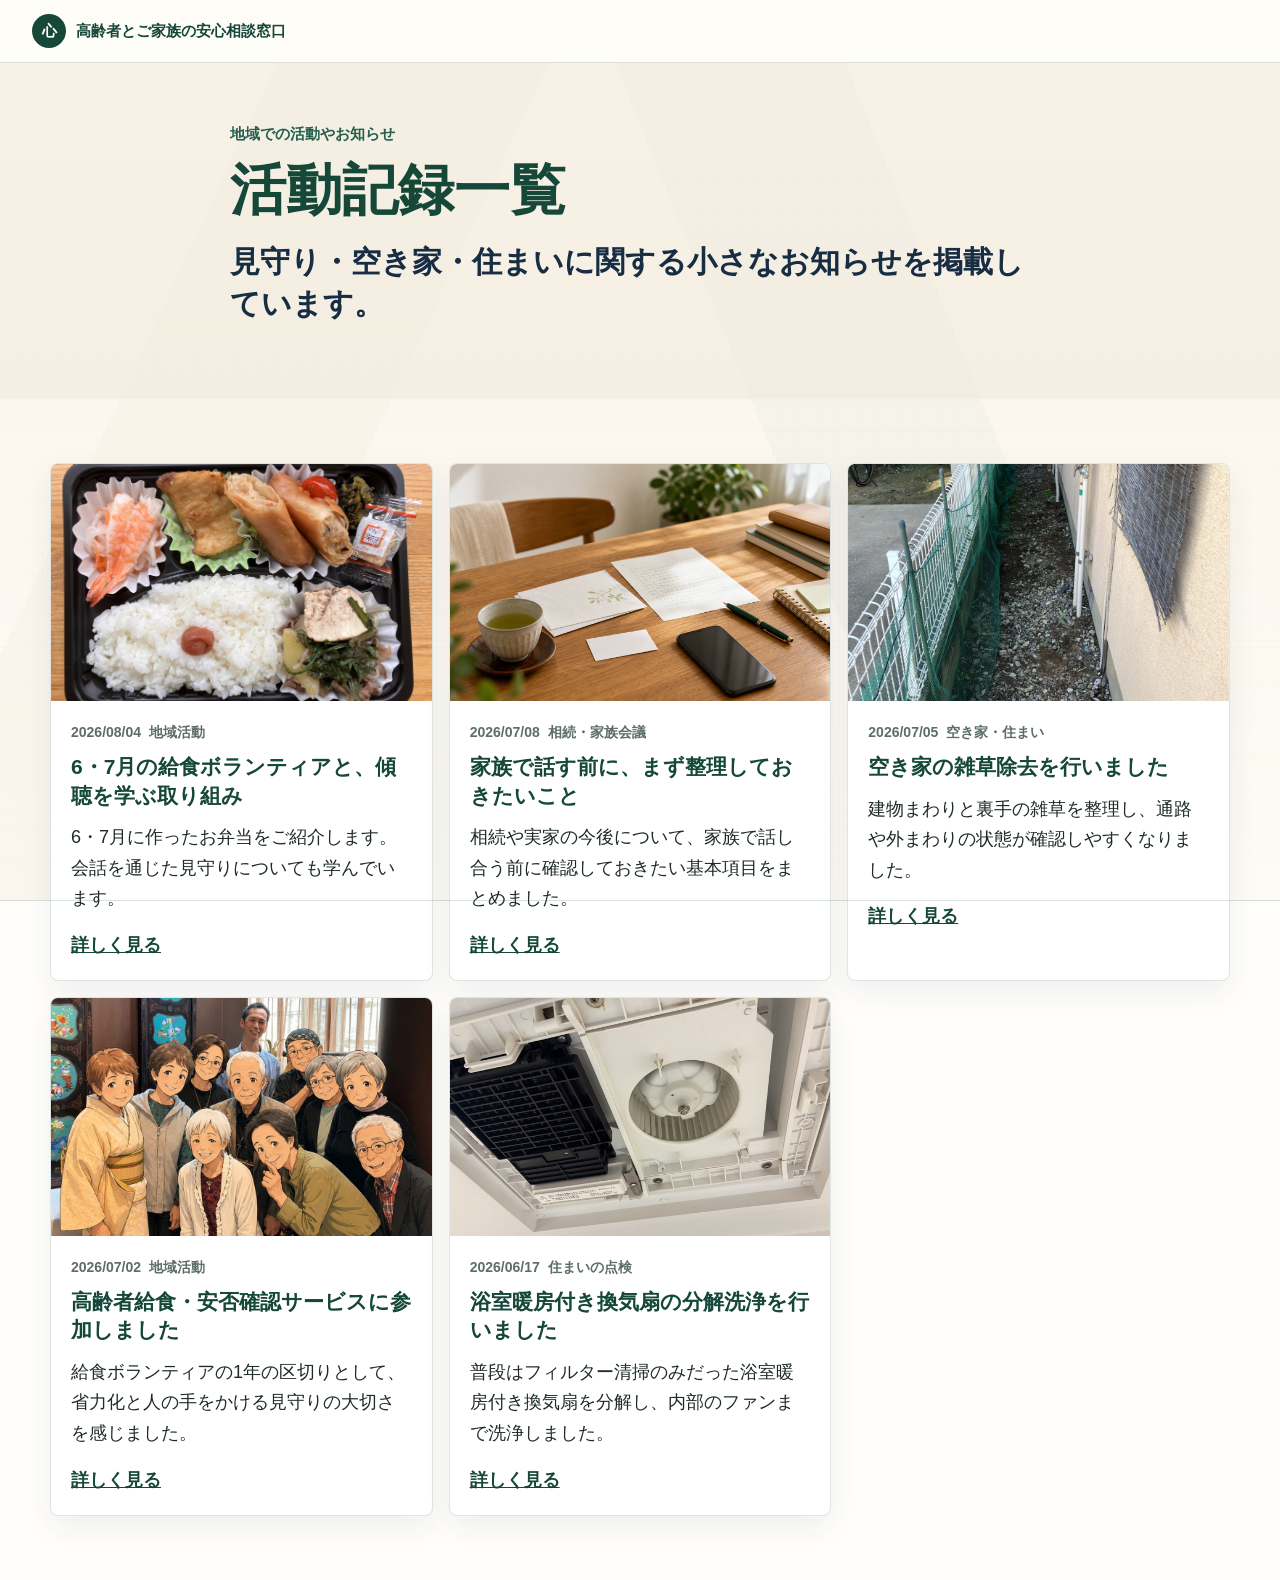
==== activities/index.html @ ad380619 "Add meal volunteer activity article" ====
<!doctype html>
<html lang="ja">
<head>
  <meta charset="utf-8">
  <meta name="viewport" content="width=device-width, initial-scale=1">
  <title>活動記録一覧｜高齢者とご家族の安心相談窓口</title>
  <meta name="description" content="高齢者とご家族の安心相談窓口の活動記録一覧です。地域活動、空き家・住まい、入口相談に関する小さなお知らせを掲載しています。">
  <link rel="stylesheet" href="../styles.css">
</head>
<body class="article-page">
  <header class="site-header">
    <a class="brand" href="../index.html"><span class="brand-mark" aria-hidden="true">心</span><span>高齢者とご家族の安心相談窓口</span></a>
  </header>
  <main>
    <section class="article-hero">
      <div class="container article-body">
        <p class="eyebrow">地域での活動やお知らせ</p>
        <h1>活動記録一覧</h1>
        <p class="lead">見守り・空き家・住まいに関する小さなお知らせを掲載しています。</p>
      </div>
    </section>
    <section class="section">
      <div class="container">
        <div class="activity-grid">
          <article class="activity-card">
            <div class="activity-media"><img src="../assets/activities/img_8447.jpg?v=20260804" alt="彩りよく詰められた給食ボランティアのお弁当"></div>
            <div class="activity-body">
              <div class="activity-meta"><span>2026/08/04</span><span>地域活動</span></div>
              <h3>6・7月の給食ボランティアと、傾聴を学ぶ取り組み</h3>
              <p>6・7月に作ったお弁当をご紹介します。会話を通じた見守りについても学んでいます。</p>
              <a class="text-link" href="2026-08-activity-001.html">詳しく見る</a>
            </div>
          </article>
          <article class="activity-card">
            <div class="activity-media"><img src="../assets/images/consultation-table.jpg" alt="相談内容を整理するためのテーブルと書類"></div>
            <div class="activity-body">
              <div class="activity-meta"><span>2026/07/08</span><span>相続・家族会議</span></div>
              <h3>家族で話す前に、まず整理しておきたいこと</h3>
              <p>相続や実家の今後について、家族で話し合う前に確認しておきたい基本項目をまとめました。</p>
              <a class="text-link" href="2026-07-activity-003.html">詳しく見る</a>
            </div>
          </article>
          <article class="activity-card">
            <div class="activity-media"><img src="../assets/activities/vacant-weeding-path-after.jpg" alt="雑草除去後に通路が確認しやすくなった建物まわり"></div>
            <div class="activity-body">
              <div class="activity-meta"><span>2026/07/05</span><span>空き家・住まい</span></div>
              <h3>空き家の雑草除去を行いました</h3>
              <p>建物まわりと裏手の雑草を整理し、通路や外まわりの状態が確認しやすくなりました。</p>
              <a class="text-link" href="2026-07-activity-002.html">詳しく見る</a>
            </div>
          </article>
          <article class="activity-card">
            <div class="activity-media"><img src="../assets/activities/volunteer-dinner-2026.jpg" alt="給食ボランティアの食事会で撮影した集合写真のイラスト加工画像"></div>
            <div class="activity-body">
              <div class="activity-meta"><span>2026/07/02</span><span>地域活動</span></div>
              <h3>高齢者給食・安否確認サービスに参加しました</h3>
              <p>給食ボランティアの1年の区切りとして、省力化と人の手をかける見守りの大切さを感じました。</p>
              <a class="text-link" href="2026-07-activity-001.html">詳しく見る</a>
            </div>
          </article>
          <article class="activity-card">
            <div class="activity-media"><img src="../assets/activities/bath-fan-clean-installed.jpg" alt="洗浄後に浴室暖房付き換気扇へファンを戻した状態"></div>
            <div class="activity-body">
              <div class="activity-meta"><span>2026/06/17</span><span>住まいの点検</span></div>
              <h3>浴室暖房付き換気扇の分解洗浄を行いました</h3>
              <p>普段はフィルター清掃のみだった浴室暖房付き換気扇を分解し、内部のファンまで洗浄しました。</p>
              <a class="text-link" href="2026-06-activity-001.html">詳しく見る</a>
            </div>
          </article>
        </div>
      </div>
    </section>
  </main>
</body>
</html>
---- styles.css ----
:root {
  --green: #16483a;
  --green-2: #23614e;
  --navy: #172d44;
  --ink: #1f2b2a;
  --muted: #5d6d68;
  --paper: #fffdf7;
  --cream: #f5efe3;
  --beige: #e8dcc8;
  --line: #d8cbb7;
  --white: #ffffff;
  --shadow: 0 18px 48px rgba(23, 45, 68, 0.12);
}

* {
  box-sizing: border-box;
}

html {
  scroll-behavior: smooth;
  scroll-padding-top: 96px;
}

body {
  margin: 0;
  color: var(--ink);
  background:
    linear-gradient(115deg, rgba(255, 253, 247, 0) 0 18%, rgba(232, 220, 200, 0.34) 18% 34%, rgba(255, 253, 247, 0) 34% 100%),
    linear-gradient(68deg, rgba(255, 253, 247, 0) 0 58%, rgba(22, 72, 58, 0.055) 58% 72%, rgba(255, 253, 247, 0) 72% 100%),
    repeating-linear-gradient(0deg, rgba(22, 72, 58, 0.026) 0 1px, transparent 1px 36px),
    linear-gradient(180deg, #fffdf7 0%, #f7f0e5 42%, #fbf8f1 100%);
  background-attachment: fixed;
  font-family: "Hiragino Kaku Gothic ProN", "Yu Gothic", Meiryo, sans-serif;
  font-size: 18px;
  line-height: 1.7;
}

body::before {
  content: "";
  position: fixed;
  inset: 0;
  z-index: -1;
  pointer-events: none;
  opacity: 0.42;
  background-image:
    repeating-linear-gradient(90deg, rgba(255, 255, 255, 0.42) 0 1px, transparent 1px 5px),
    repeating-linear-gradient(0deg, rgba(22, 72, 58, 0.018) 0 1px, transparent 1px 7px);
}

a {
  color: inherit;
}

img {
  max-width: 100%;
  display: block;
}

.site-header {
  position: sticky;
  top: 0;
  z-index: 20;
  display: flex;
  align-items: center;
  justify-content: space-between;
  gap: 16px;
  padding: 14px 20px;
  border-bottom: 1px solid rgba(22, 72, 58, 0.16);
  background: rgba(255, 253, 247, 0.94);
}

.site-header::after {
  content: "";
  position: absolute;
  right: 0;
  bottom: -1px;
  left: 0;
  height: 1px;
  background: rgba(22, 72, 58, 0.16);
}

.brand {
  display: inline-flex;
  align-items: center;
  flex: 0 0 auto;
  gap: 10px;
  text-decoration: none;
  color: var(--green);
  font-weight: 700;
  font-size: 15px;
}

.brand-mark {
  display: grid;
  place-items: center;
  width: 34px;
  height: 34px;
  border-radius: 50%;
  color: var(--white);
  background: var(--green);
}

.brand-text {
  display: inline;
}

.brand-text span {
  display: inline;
}

.operator {
  color: var(--muted);
  font-size: 13px;
}

.site-nav {
  display: flex;
  align-items: center;
  justify-content: flex-end;
  flex: 1 1 auto;
  min-width: 0;
  gap: 14px;
  color: var(--navy);
  font-size: 14px;
  font-weight: 700;
}

.site-nav a {
  white-space: nowrap;
  text-decoration: none;
}

.site-nav a:hover,
.site-nav a:focus-visible {
  color: var(--green);
  text-decoration: underline;
  text-underline-offset: 5px;
}

.nav-toggle {
  display: none;
  min-height: 42px;
  border: 1px solid rgba(22, 72, 58, 0.24);
  border-radius: 6px;
  color: var(--green);
  background: var(--white);
  font: inherit;
  font-size: 14px;
  font-weight: 700;
}

.section {
  padding: 64px 0;
  scroll-margin-top: 96px;
  background: rgba(255, 253, 247, 0.5);
}

.container {
  width: min(1180px, calc(100% - 40px));
  margin: 0 auto;
}

.narrow {
  max-width: 820px;
}

.soft {
  background:
    linear-gradient(180deg, rgba(245, 239, 227, 0.82), rgba(255, 253, 247, 0.64));
}

.hero {
  position: relative;
  overflow: hidden;
  padding: 56px 0 70px;
  background:
    linear-gradient(106deg, rgba(255, 253, 247, 0.98) 0%, rgba(255, 253, 247, 0.92) 52%, rgba(232, 220, 200, 0.48) 52%, rgba(232, 220, 200, 0.68) 100%),
    url("assets/images/hero-home-support.jpg");
  background-position: center, right center;
  background-size: cover, cover;
}

.hero::before,
.hero::after {
  content: "";
  position: absolute;
  pointer-events: none;
}

.hero::before {
  inset: 0;
  opacity: 0.38;
  background-image:
    linear-gradient(rgba(22, 72, 58, 0.055) 1px, transparent 1px),
    linear-gradient(90deg, rgba(22, 72, 58, 0.045) 1px, transparent 1px);
  background-size: 42px 42px;
  mask-image: linear-gradient(90deg, transparent, #000 18%, #000 82%, transparent);
}

.hero::after {
  right: 0;
  bottom: 0;
  width: min(46vw, 520px);
  height: 100%;
  background:
    linear-gradient(135deg, transparent 0 34%, rgba(22, 72, 58, 0.07) 34% 36%, transparent 36% 100%),
    linear-gradient(150deg, transparent 0 52%, rgba(255, 255, 255, 0.34) 52% 70%, transparent 70% 100%);
}

.hero-grid,
.split,
.profile,
.footer-grid {
  position: relative;
  z-index: 1;
  display: grid;
  gap: 32px;
}

.hero-copy {
  max-width: 640px;
}

.eyebrow {
  margin: 0 0 10px;
  color: var(--green-2);
  font-size: 15px;
  font-weight: 700;
  letter-spacing: 0;
}

h1,
h2,
h3,
p {
  overflow-wrap: anywhere;
}

h1 {
  margin: 0;
  color: var(--green);
  font-size: clamp(34px, 9vw, 56px);
  line-height: 1.18;
  letter-spacing: 0;
}

.hero-title {
  max-width: 760px;
  font-size: clamp(32px, 4.2vw, 48px);
  overflow-wrap: anywhere;
  word-break: keep-all;
}

.hero-title span {
  display: block;
}

.hero-consultant {
  margin: 14px 0 16px;
  color: var(--green);
  font-size: clamp(18px, 2vw, 22px);
  font-weight: 800;
  line-height: 1.45;
}

h2 {
  margin: 0 0 18px;
  color: var(--navy);
  font-size: clamp(26px, 7vw, 38px);
  line-height: 1.28;
  letter-spacing: 0;
}

h3 {
  margin: 0 0 12px;
  color: var(--green);
  font-size: 21px;
  line-height: 1.35;
}

p {
  margin: 0 0 16px;
}

.lead {
  margin-top: 18px;
  color: var(--navy);
  font-size: clamp(22px, 6vw, 30px);
  font-weight: 700;
  line-height: 1.4;
}

.hero-message {
  max-width: 590px;
  margin-top: 18px;
  padding: 14px 16px;
  border: 1px solid rgba(22, 72, 58, 0.14);
  border-radius: 8px;
  background: rgba(255, 255, 255, 0.72);
  color: var(--navy);
  font-weight: 700;
}

.trust-list,
.qualification-grid {
  display: flex;
  flex-wrap: wrap;
  gap: 10px;
  margin: 20px 0;
}

.trust-list span,
.trust-list a,
.qualification-grid span,
.qualification-grid a,
.tag-panel li {
  border: 1px solid rgba(22, 72, 58, 0.18);
  border-radius: 999px;
  padding: 8px 12px;
  color: var(--green);
  background: rgba(255, 255, 255, 0.72);
  font-size: 15px;
  font-weight: 700;
  text-decoration: none;
}

.trust-list a,
.qualification-grid a,
.profile-name a,
.inline-link {
  color: var(--green);
  font-weight: 800;
  text-decoration: underline;
  text-decoration-thickness: 2px;
  text-underline-offset: 4px;
}

.trust-list a,
.qualification-grid a {
  border-color: rgba(22, 72, 58, 0.34);
  background: rgba(255, 255, 255, 0.92);
  box-shadow: 0 8px 18px rgba(23, 45, 68, 0.08);
}

.trust-list a:hover,
.trust-list a:focus-visible,
.qualification-grid a:hover,
.qualification-grid a:focus-visible,
.profile-name a:hover,
.profile-name a:focus-visible,
.inline-link:hover,
.inline-link:focus-visible {
  color: var(--navy);
  background: rgba(245, 239, 227, 0.96);
}

.cta-row {
  display: flex;
  flex-wrap: wrap;
  gap: 12px;
  margin-top: 26px;
}

.reception {
  margin-top: 12px;
  color: var(--muted);
  font-size: 15px;
  font-weight: 700;
}

.button {
  display: inline-flex;
  align-items: center;
  justify-content: center;
  min-height: 52px;
  padding: 12px 22px;
  border-radius: 6px;
  text-decoration: none;
  font-weight: 700;
  line-height: 1.3;
}

.button.primary {
  color: var(--white);
  background: var(--green);
}

.button.secondary {
  color: var(--green);
  border: 2px solid var(--green);
  background: var(--white);
}

.button.muted {
  color: var(--navy);
  border-color: var(--line);
}

.placeholder-media {
  display: grid;
  place-items: center;
  min-height: 260px;
  border: 1px solid rgba(22, 72, 58, 0.18);
  border-radius: 8px;
  color: var(--green);
  background:
    linear-gradient(135deg, rgba(22, 72, 58, 0.12), rgba(255, 255, 255, 0.18)),
    repeating-linear-gradient(45deg, rgba(22, 72, 58, 0.08) 0 12px, rgba(232, 220, 200, 0.28) 12px 24px);
  box-shadow: var(--shadow);
  font-weight: 700;
  text-align: center;
}

.hero-visual {
  position: relative;
  display: flex;
  align-items: center;
  min-height: 430px;
  padding: clamp(18px, 3vw, 34px);
  border-radius: 12px;
  background:
    linear-gradient(140deg, rgba(255, 253, 247, 0.88), rgba(245, 239, 227, 0.72)),
    linear-gradient(115deg, rgba(22, 72, 58, 0.08) 0 34%, transparent 34% 100%);
  box-shadow:
    inset 0 0 0 1px rgba(22, 72, 58, 0.12),
    0 18px 48px rgba(23, 45, 68, 0.08);
}

.hero-visual::before {
  content: "";
  position: absolute;
  inset: 14px;
  border: 1px solid rgba(22, 72, 58, 0.12);
  border-radius: 9px;
  background:
    repeating-linear-gradient(0deg, rgba(22, 72, 58, 0.035) 0 1px, transparent 1px 30px),
    rgba(255, 253, 247, 0.36);
}

.hero-panel {
  position: relative;
  z-index: 1;
  width: 100%;
  padding: clamp(24px, 4vw, 42px);
  border: 1px solid rgba(22, 72, 58, 0.2);
  border-radius: 10px;
  background: rgba(255, 253, 247, 0.94);
  box-shadow: 0 18px 42px rgba(23, 45, 68, 0.1);
}

.panel-kicker {
  margin: 0 0 12px;
  color: var(--green);
  font-size: 14px;
  font-weight: 800;
}

.panel-main {
  margin: 0;
  color: var(--green);
  font-family: var(--serif);
  font-size: clamp(25px, 2.45vw, 36px);
  font-weight: 800;
  line-height: 1.35;
  letter-spacing: 0;
}

.panel-namecard {
  margin-top: clamp(24px, 3vw, 34px);
  padding: 22px 24px;
  border: 1px solid rgba(22, 72, 58, 0.16);
  border-left: 7px solid var(--green);
  border-radius: 8px;
  background:
    linear-gradient(90deg, rgba(22, 72, 58, 0.06), transparent 40%),
    var(--white);
}

.panel-namecard span {
  display: block;
  margin-bottom: 12px;
  color: var(--green);
  font-size: 14px;
  font-weight: 800;
}

.panel-namecard strong {
  color: var(--navy);
  font-size: clamp(21px, 2vw, 28px);
  line-height: 1.35;
}

.panel-tags {
  display: flex;
  flex-wrap: wrap;
  gap: 8px;
  margin-top: 22px;
}

.panel-tags span {
  border-radius: 999px;
  padding: 7px 12px;
  color: var(--green);
  background: rgba(245, 239, 227, 0.9);
  font-size: 14px;
  font-weight: 800;
}

.section-heading {
  max-width: 820px;
  margin-bottom: 28px;
}

.note {
  padding: 18px;
  border-left: 4px solid var(--green);
  background: rgba(255, 255, 255, 0.7);
  font-weight: 700;
}

.story-section h2 {
  color: var(--green);
}

.story-card {
  margin: 22px 0 24px;
  padding: 24px;
  border: 1px solid rgba(22, 72, 58, 0.16);
  border-radius: 8px;
  background: var(--white);
  box-shadow: 0 14px 34px rgba(23, 45, 68, 0.08);
}

.story-card p:first-child {
  color: var(--navy);
  font-size: 22px;
  font-weight: 800;
}

.section-photo {
  position: relative;
  overflow: hidden;
  margin: 0;
  border: 1px solid rgba(22, 72, 58, 0.14);
  border-radius: 8px;
  background: var(--cream);
  box-shadow: 0 16px 38px rgba(23, 45, 68, 0.1);
}

.section-photo img {
  width: 100%;
  height: 100%;
  display: block;
  object-fit: cover;
}

.story-photo {
  aspect-ratio: 16 / 8.5;
  margin: 22px 0 24px;
}

.check-grid,
.service-grid,
.activity-grid {
  display: grid;
  gap: 16px;
}

.check-grid {
  padding: 0;
  margin: 0;
  list-style: none;
}

.check-grid li {
  position: relative;
  min-height: 58px;
  padding: 14px 16px 14px 44px;
  border: 1px solid rgba(22, 72, 58, 0.14);
  border-radius: 8px;
  background: var(--white);
}

.check-grid li::before {
  content: "";
  position: absolute;
  left: 16px;
  top: 22px;
  width: 14px;
  height: 8px;
  border-left: 3px solid var(--green);
  border-bottom: 3px solid var(--green);
  transform: rotate(-45deg);
}

.card,
.activity-card,
.faq-list article,
.contact-box {
  border: 1px solid rgba(22, 72, 58, 0.14);
  border-radius: 8px;
  background: var(--white);
  box-shadow: 0 12px 30px rgba(23, 45, 68, 0.07);
}

.card {
  padding: 22px;
}

.card ul {
  margin: 0;
  padding-left: 1.2em;
}

.split {
  align-items: center;
}

.tag-panel {
  display: flex;
  flex-wrap: wrap;
  gap: 10px;
  padding: 24px;
  margin: 0;
  border-radius: 8px;
  list-style: none;
  background: var(--cream);
}

.vacant-side {
  display: grid;
  gap: 18px;
}

.vacant-photo {
  aspect-ratio: 4 / 3;
}

.caution-box {
  margin-top: 28px;
  overflow: hidden;
  padding: 0;
  border: 2px solid rgba(22, 72, 58, 0.28);
  border-radius: 8px;
  background: rgba(255, 253, 247, 0.98);
  box-shadow: 0 18px 42px rgba(23, 45, 68, 0.14);
}

.caution-header {
  padding: 18px 22px 20px;
  color: var(--white);
  background:
    linear-gradient(135deg, var(--green), #1f5b49);
}

.caution-box > p,
.caution-box ul,
.caution-note {
  margin-right: 22px;
  margin-left: 22px;
}

.caution-label {
  display: inline-flex;
  align-items: center;
  min-height: 38px;
  margin: 0 0 10px;
  padding: 7px 14px;
  border: 1px solid rgba(255, 255, 255, 0.56);
  border-radius: 999px;
  color: var(--green);
  background: var(--white);
  font-size: 18px;
  font-weight: 900;
  line-height: 1.2;
}

.caution-box h3 {
  margin: 0;
  color: var(--white);
  font-size: clamp(24px, 5.2vw, 31px);
  line-height: 1.4;
}

.caution-box ul {
  display: grid;
  gap: 8px;
  margin: 16px 0;
  padding-left: 1.65em;
}

.caution-box > p {
  margin-top: 18px;
}

.caution-box li {
  padding-left: 8px;
}

.caution-note {
  margin-bottom: 22px;
  color: var(--green);
  font-weight: 800;
}

.activity-card {
  overflow: hidden;
}

.activity-media {
  aspect-ratio: 16 / 10;
  background:
    linear-gradient(135deg, rgba(22, 72, 58, 0.08) 0 28%, transparent 28% 100%),
    linear-gradient(45deg, rgba(255, 255, 255, 0.45) 0 20%, transparent 20% 100%),
    linear-gradient(135deg, rgba(22, 72, 58, 0.06), rgba(232, 220, 200, 0.55)),
    var(--cream);
}

.activity-media img {
  width: 100%;
  height: 100%;
  object-fit: cover;
}

.activity-media.is-placeholder {
  display: grid;
  place-items: center;
  color: var(--green);
  font-weight: 700;
}

.activity-media.is-placeholder::before {
  content: "";
  width: 64px;
  height: 42px;
  margin-bottom: 8px;
  border: 2px solid rgba(22, 72, 58, 0.22);
  border-radius: 6px;
  background: rgba(255, 255, 255, 0.52);
}

.activity-body {
  padding: 20px;
}

.activity-meta {
  display: flex;
  flex-wrap: wrap;
  gap: 8px;
  margin-bottom: 8px;
  color: var(--muted);
  font-size: 14px;
  font-weight: 700;
}

.text-link {
  color: var(--green);
  font-weight: 700;
}

.center,
.center-row {
  justify-content: center;
  text-align: center;
}

.loading {
  padding: 18px;
  border-radius: 8px;
  background: var(--cream);
}

.profile {
  align-items: center;
}

.profile-photo {
  overflow: hidden;
  margin: 0;
  min-height: 320px;
  border: 1px solid rgba(22, 72, 58, 0.14);
  border-radius: 8px;
  background: var(--cream);
  box-shadow: 0 16px 38px rgba(23, 45, 68, 0.1);
  aspect-ratio: 4 / 5;
}

.profile-photo img {
  width: 100%;
  height: 100%;
  display: block;
  object-fit: cover;
  object-position: center 42%;
}

.profile-name {
  display: grid;
  gap: 6px;
  margin-bottom: 18px;
}

.profile-name strong {
  color: var(--green);
  font-size: 28px;
}

.profile-name a {
  width: fit-content;
  font-weight: 700;
}

.credential-stack,
.qualification-credential {
  display: grid;
  justify-items: start;
  gap: 4px;
}

.credential-stack a,
.qualification-credential a {
  width: fit-content;
  border: 0;
  border-radius: 0;
  padding: 0;
  color: var(--green);
  background: transparent;
  font-size: 16px;
  font-weight: 800;
  text-decoration: underline;
  text-underline-offset: 5px;
}

.qualification-grid {
  margin-bottom: 12px;
}

.qualification-credential {
  flex: 1 1 100%;
  margin-bottom: 4px;
  padding: 0;
}

.small-note {
  color: var(--muted);
  font-size: 15px;
}

.table-wrap {
  overflow-x: auto;
  border: 1px solid var(--line);
  border-radius: 8px;
  background: var(--white);
}

table {
  width: 100%;
  max-width: 100%;
  min-width: 0;
  border-collapse: collapse;
  table-layout: fixed;
}

th,
td {
  padding: 16px;
  border-bottom: 1px solid var(--line);
  text-align: left;
  vertical-align: top;
  overflow-wrap: anywhere;
}

th {
  color: var(--white);
  background: var(--green);
}

tr:last-child td {
  border-bottom: 0;
}

.flow-list {
  display: grid;
  gap: 14px;
  padding: 0;
  margin: 0;
  list-style: none;
}

.report-photo {
  aspect-ratio: 16 / 7.5;
  margin: 0 0 22px;
}

.flow-list li {
  display: flex;
  gap: 14px;
  align-items: flex-start;
  padding: 16px;
  border-radius: 8px;
  background: var(--white);
  border: 1px solid rgba(22, 72, 58, 0.14);
}

.flow-list span {
  display: grid;
  flex: 0 0 auto;
  place-items: center;
  width: 34px;
  height: 34px;
  border-radius: 50%;
  color: var(--white);
  background: var(--green);
  font-weight: 700;
}

.faq-list {
  display: grid;
  gap: 14px;
}

.faq-list article {
  padding: 20px;
}

.faq-list h3::before {
  content: "Q. ";
  color: var(--green);
}

.faq-list p::before {
  content: "A. ";
  color: var(--green);
  font-weight: 700;
}

.reassurance {
  background: var(--navy);
  color: var(--white);
}

.reassurance h2,
.reassurance .eyebrow {
  color: var(--white);
}

.reassurance .check-grid li {
  color: var(--ink);
}

.contact {
  background:
    linear-gradient(110deg, rgba(22, 72, 58, 0.1) 0 38%, rgba(232, 220, 200, 0.48) 38% 100%);
}

.contact-box {
  padding: 32px;
  text-align: center;
}

.contact-reception {
  margin-top: 0;
}

.phone {
  display: inline-block;
  margin: 4px 0 12px;
  color: var(--green);
  font-size: clamp(34px, 10vw, 52px);
  font-weight: 800;
  line-height: 1.1;
  text-decoration: none;
}

.phone-sub {
  display: block;
  width: fit-content;
  margin: -4px auto 12px;
  color: var(--muted);
  font-size: clamp(18px, 4vw, 24px);
  font-weight: 800;
  text-decoration: none;
}

.site-footer {
  padding: 34px 0;
  color: var(--white);
  background: var(--green);
}

.site-footer h2 {
  margin-bottom: 8px;
  color: var(--white);
  font-size: 22px;
}

.site-footer p {
  margin-bottom: 6px;
}

.site-footer address {
  font-style: normal;
}

.footer-note {
  width: min(1120px, calc(100% - 40px));
  margin: 20px auto 0;
  color: rgba(255, 255, 255, 0.78);
  font-size: 14px;
}

.mobile-call-bar {
  display: none;
}

.article-page .site-header {
  position: static;
}

.article-hero {
  padding: 58px 0;
  background: rgba(245, 239, 227, 0.78);
}

.article-body {
  max-width: 820px;
  margin: 0 auto;
}

.article-body h2 {
  margin-top: 36px;
}

.article-main-photo {
  margin: 0 0 28px;
  overflow: hidden;
  border: 1px solid var(--line);
  border-radius: 8px;
  background: var(--paper);
}

.article-main-photo img {
  width: 100%;
  display: block;
}

.article-main-photo--compact {
  width: 50%;
  margin-right: auto;
  margin-left: auto;
}

.activity-photo-grid {
  display: grid;
  grid-template-columns: repeat(2, minmax(0, 1fr));
  gap: 18px;
  margin: 2rem 0 3rem;
}

.activity-photo-grid figure {
  margin: 0;
  overflow: hidden;
  border: 1px solid var(--line);
  border-radius: 8px;
  background: var(--paper);
}

.activity-photo-grid img {
  display: block;
  width: 100%;
  height: auto;
}

.before-after-section {
  margin-top: 36px;
}

.before-after-grid {
  display: grid;
  gap: 28px;
}

.before-after-set {
  padding: 18px;
  border: 1px solid var(--line);
  border-radius: 8px;
  background: rgba(255, 255, 255, 0.78);
}

.before-after-set h3 {
  margin: 0 0 14px;
  color: var(--ink);
  font-size: 1.08rem;
}

.comparison-grid {
  display: grid;
  grid-template-columns: repeat(2, minmax(0, 1fr));
  gap: 14px;
}

.comparison-grid figure {
  position: relative;
  margin: 0;
  overflow: hidden;
  border: 1px solid var(--line);
  border-radius: 8px;
  background: var(--paper);
  aspect-ratio: 4 / 5;
}

.comparison-grid img {
  width: 100%;
  height: 100%;
  display: block;
  object-fit: cover;
}

.photo-label {
  position: absolute;
  z-index: 1;
  top: 10px;
  left: 10px;
  display: inline-flex;
  align-items: center;
  min-height: 30px;
  padding: 4px 10px;
  border-radius: 999px;
  background: rgba(255, 255, 255, 0.92);
  color: var(--ink);
  font-size: 0.84rem;
  font-weight: 700;
  box-shadow: 0 8px 22px rgba(22, 38, 29, 0.14);
}

.photo-label.before {
  color: #6f3d12;
}

.photo-label.after {
  color: var(--green-900);
}

.article-cta {
  margin-top: 34px;
  padding: 22px;
  border: 1px solid rgba(15, 92, 70, 0.22);
  border-radius: 8px;
  background: rgba(239, 246, 241, 0.82);
}

.article-cta p {
  margin-top: 0;
}

@media (min-width: 720px) {
  .site-header {
    padding-inline: 32px;
  }

  .hero-grid,
  .split,
  .profile,
  .footer-grid {
    grid-template-columns: minmax(0, 1.08fr) minmax(300px, 0.92fr);
  }

  .hero-grid {
    width: min(1240px, calc(100% - 72px));
    grid-template-columns: minmax(480px, 1fr) minmax(480px, 1fr);
    align-items: center;
    gap: 52px;
  }

  .check-grid {
    grid-template-columns: repeat(2, minmax(0, 1fr));
  }

  .service-grid {
    grid-template-columns: repeat(2, minmax(0, 1fr));
  }

  .activity-grid {
    grid-template-columns: repeat(3, minmax(0, 1fr));
  }

  .flow-list {
    grid-template-columns: repeat(2, minmax(0, 1fr));
  }
}

@media (min-width: 1040px) {
  .service-grid {
    grid-template-columns: repeat(4, minmax(0, 1fr));
  }
}

@media (min-width: 1440px) {
  .hero-grid {
    width: min(1280px, calc(100% - 120px));
    gap: 64px;
  }
}

@media (max-width: 980px) {
  html {
    scroll-padding-top: 84px;
  }

  .site-header {
    display: grid;
    grid-template-columns: 1fr auto;
    align-items: center;
  }

  .hero-grid {
    width: min(100% - 40px, 760px);
    grid-template-columns: 1fr;
    gap: 34px;
  }

  .section {
    scroll-margin-top: 84px;
  }

  .nav-toggle {
    display: inline-flex;
    align-items: center;
    justify-content: center;
    padding: 8px 12px;
  }

  .site-nav {
    display: none;
    grid-column: 1 / -1;
    padding-top: 10px;
  }

  .site-header.nav-open .site-nav {
    display: grid;
    gap: 8px;
  }

  .site-nav a {
    padding: 10px 12px;
    border-radius: 6px;
    background: var(--cream);
  }
}

@media (max-width: 640px) {
  body {
    font-size: 17px;
    padding-bottom: 78px;
  }

  .hero {
    padding: 42px 0 48px;
  }

  .section {
    padding: 50px 0;
  }

  .container {
    width: min(100% - 28px, 1120px);
  }

  .brand {
    gap: 8px;
    font-size: 14px;
    line-height: 1.25;
  }

  .brand-text,
  .brand-text span {
    display: block;
  }

  .button {
    width: 100%;
  }

  .hero-title {
    font-size: clamp(28px, 8vw, 33px);
  }

  .hero-consultant {
    margin-bottom: 12px;
  }

  .hero-message {
    margin-top: 14px;
    padding: 12px 14px;
  }

  .trust-list {
    margin: 16px 0;
  }

  #activities {
    padding-top: 34px;
  }

  #activities .section-heading {
    margin-bottom: 14px;
  }

  #activities .section-heading p:not(.eyebrow) {
    display: none;
  }

  .activity-grid {
    gap: 8px;
  }

  .activity-card {
    display: grid;
    grid-template-columns: 78px minmax(0, 1fr);
    min-height: 112px;
  }

  .activity-media {
    min-height: 100%;
    aspect-ratio: auto;
  }

  .activity-body {
    min-width: 0;
    padding: 8px 11px;
  }

  .activity-meta {
    gap: 5px;
    margin-bottom: 4px;
    font-size: 12px;
    line-height: 1.35;
  }

  .activity-card h3 {
    margin: 0 0 6px;
    font-size: 16px;
    line-height: 1.32;
  }

  .activity-card p {
    display: none;
  }

  .activity-card .text-link {
    display: inline-flex;
    font-size: 14px;
  }

  .hero-visual {
    min-height: auto;
  }

  .hero-visual::before {
    inset: 12px;
  }

  .panel-namecard {
    padding: 18px;
  }

  .contact-box {
    padding: 24px 18px;
  }

  .article-main-photo--compact {
    width: 100%;
  }

  .activity-photo-grid {
    grid-template-columns: 1fr;
    gap: 14px;
  }

  .comparison-grid {
    grid-template-columns: 1fr;
  }

  .mobile-call-bar {
    position: fixed;
    z-index: 30;
    right: 0;
    bottom: 0;
    left: 0;
    display: block;
    padding: 10px 14px;
    background: rgba(255, 253, 247, 0.96);
    border-top: 1px solid rgba(22, 72, 58, 0.18);
  }

  .mobile-call-bar a {
    display: flex;
    align-items: center;
    justify-content: center;
    gap: 8px;
    min-height: 54px;
    border-radius: 6px;
    color: var(--white);
    background: var(--green);
    text-decoration: none;
    font-weight: 800;
  }

  .mobile-call-bar span {
    font-size: 15px;
  }
}
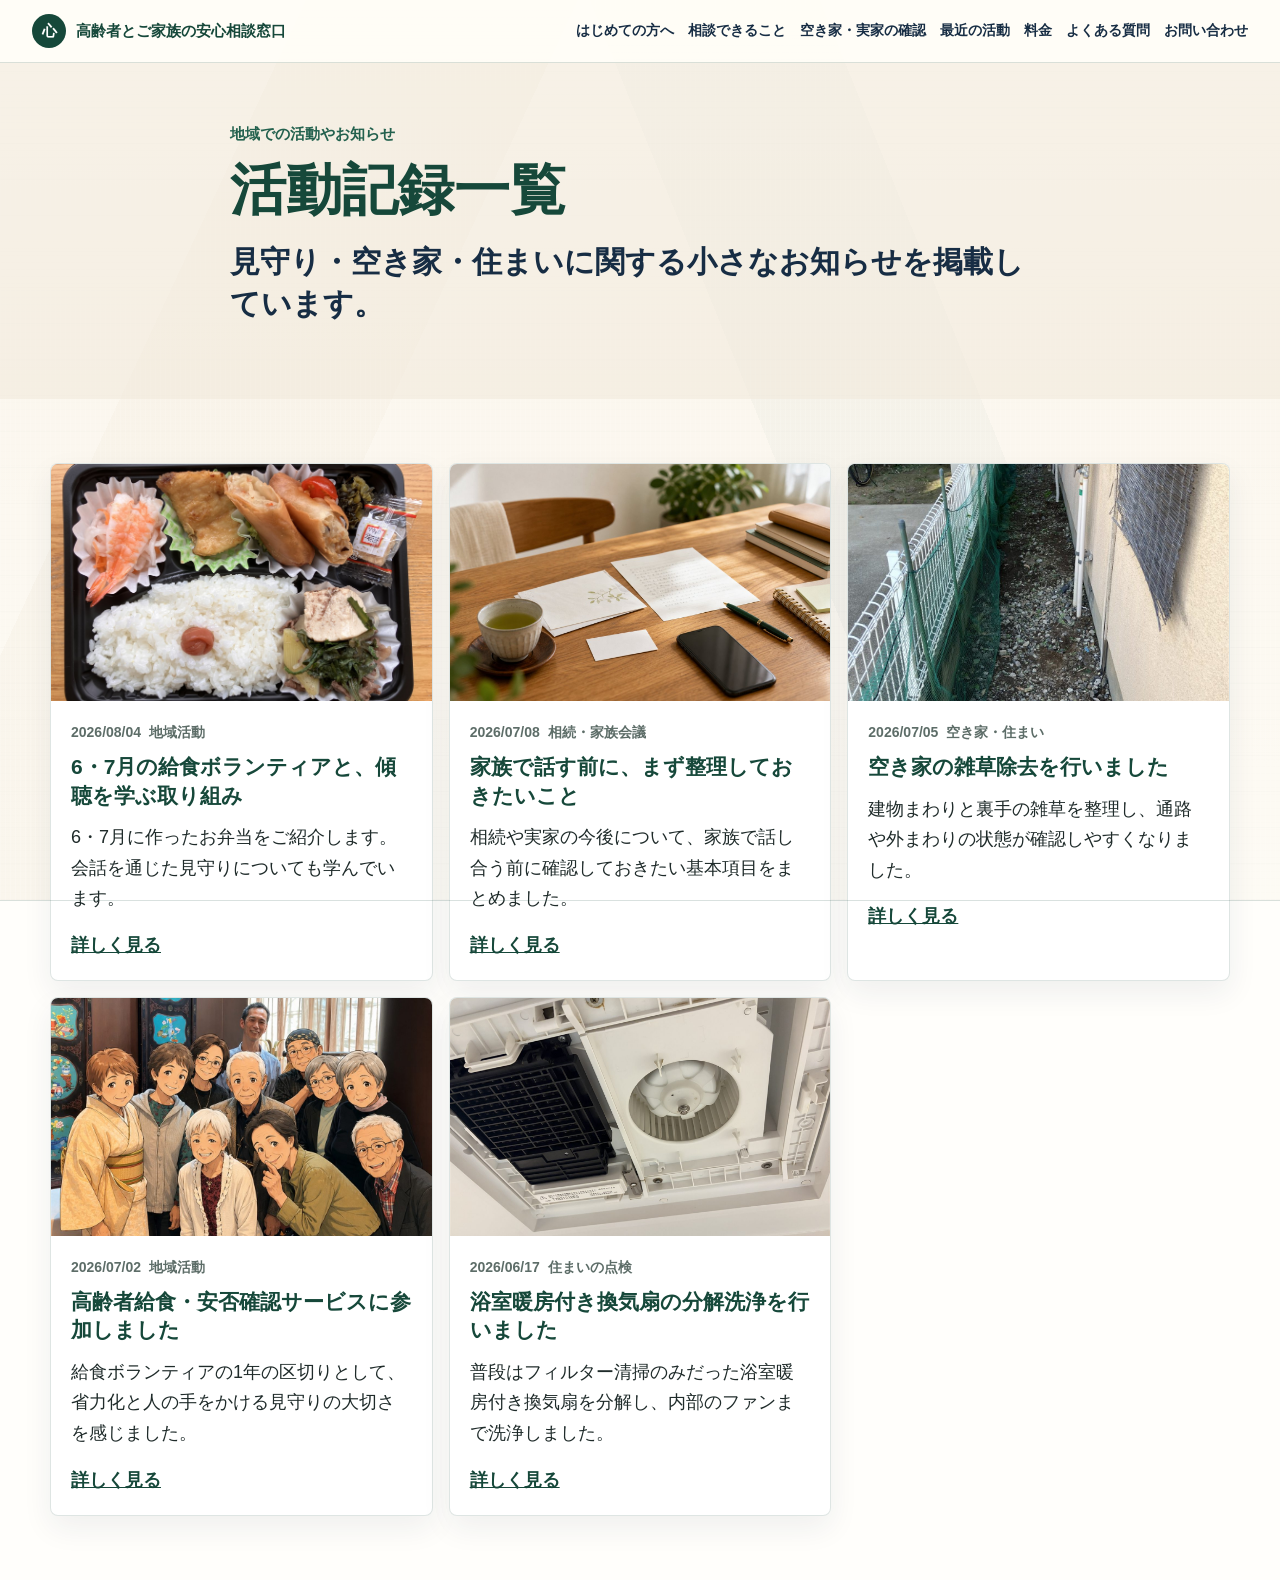
==== commit 8630cf3d: "Restore shared header on activity pages" ====
--- a/activities/index.html
+++ b/activities/index.html
@@ -9,7 +9,20 @@
 </head>
 <body class="article-page">
   <header class="site-header">
-    <a class="brand" href="../index.html"><span class="brand-mark" aria-hidden="true">心</span><span>高齢者とご家族の安心相談窓口</span></a>
+    <a class="brand" href="../index.html#top" aria-label="高齢者とご家族の安心相談窓口 トップへ">
+      <span class="brand-mark" aria-hidden="true">心</span>
+      <span class="brand-text"><span>高齢者とご家族の安心</span><span>相談窓口</span></span>
+    </a>
+    <button class="nav-toggle" type="button" aria-expanded="false" aria-controls="site-nav">メニュー</button>
+    <nav id="site-nav" class="site-nav" aria-label="目的別ナビゲーション">
+      <a href="../index.html#first">はじめての方へ</a>
+      <a href="../index.html#services">相談できること</a>
+      <a href="../index.html#vacant-house">空き家・実家の確認</a>
+      <a href="../index.html#activities">最近の活動</a>
+      <a href="../index.html#price">料金</a>
+      <a href="../index.html#faq">よくある質問</a>
+      <a href="../index.html#contact">お問い合わせ</a>
+    </nav>
   </header>
   <main>
     <section class="article-hero">
@@ -71,5 +84,6 @@
       </div>
     </section>
   </main>
+<script src="../script.js?v=20260804-header"></script>
 </body>
 </html>
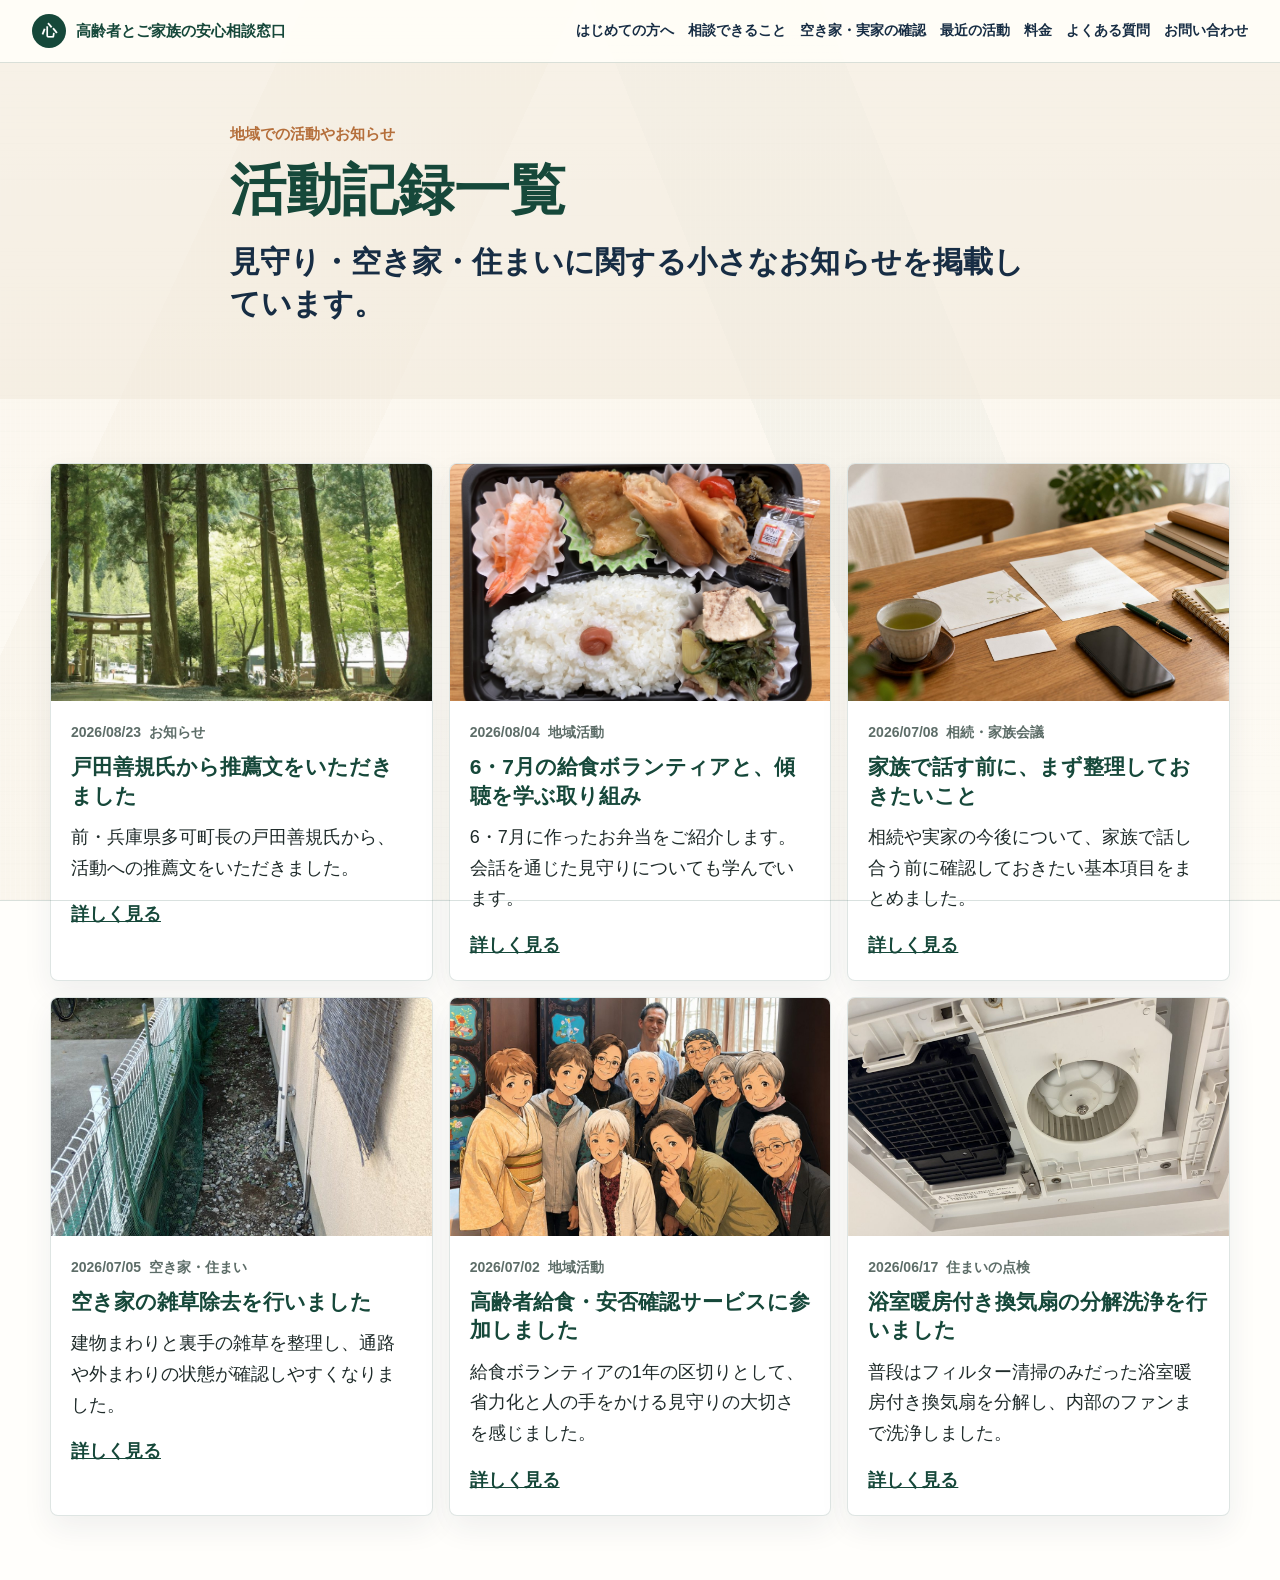
==== commit 0537a22c: "Add Toda Yoshinori recommendation article" ====
--- a/activities/index.html
+++ b/activities/index.html
@@ -35,6 +35,15 @@
     <section class="section">
       <div class="container">
         <div class="activity-grid">
+          <article class="activity-card">
+            <div class="activity-media"><img src="../assets/images/toda-yoshinori-profile.jpg" alt="戸田善規氏の写真"></div>
+            <div class="activity-body">
+              <div class="activity-meta"><span>2026/08/23</span><span>お知らせ</span></div>
+              <h3>戸田善規氏から推薦文をいただきました</h3>
+              <p>前・兵庫県多可町長の戸田善規氏から、活動への推薦文をいただきました。</p>
+              <a class="text-link" href="2026-08-activity-023.html">詳しく見る</a>
+            </div>
+          </article>
           <article class="activity-card">
             <div class="activity-media"><img src="../assets/activities/img_8447.jpg?v=20260804" alt="彩りよく詰められた給食ボランティアのお弁当"></div>
             <div class="activity-body">
--- a/styles.css
+++ b/styles.css
@@ -8,6 +8,7 @@
   --cream: #f5efe3;
   --beige: #e8dcc8;
   --line: #d8cbb7;
+  --accent: #b56f3b;
   --white: #ffffff;
   --shadow: 0 18px 48px rgba(23, 45, 68, 0.12);
 }
@@ -173,11 +174,7 @@
   position: relative;
   overflow: hidden;
   padding: 56px 0 70px;
-  background:
-    linear-gradient(106deg, rgba(255, 253, 247, 0.98) 0%, rgba(255, 253, 247, 0.92) 52%, rgba(232, 220, 200, 0.48) 52%, rgba(232, 220, 200, 0.68) 100%),
-    url("assets/images/hero-home-support.jpg");
-  background-position: center, right center;
-  background-size: cover, cover;
+  background: linear-gradient(110deg, #fffdf7 0%, #f7f0e5 62%, #e8dcc8 100%);
 }
 
 .hero::before,
@@ -189,7 +186,7 @@
 
 .hero::before {
   inset: 0;
-  opacity: 0.38;
+  opacity: 0.1;
   background-image:
     linear-gradient(rgba(22, 72, 58, 0.055) 1px, transparent 1px),
     linear-gradient(90deg, rgba(22, 72, 58, 0.045) 1px, transparent 1px);
@@ -198,13 +195,7 @@
 }
 
 .hero::after {
-  right: 0;
-  bottom: 0;
-  width: min(46vw, 520px);
-  height: 100%;
-  background:
-    linear-gradient(135deg, transparent 0 34%, rgba(22, 72, 58, 0.07) 34% 36%, transparent 36% 100%),
-    linear-gradient(150deg, transparent 0 52%, rgba(255, 255, 255, 0.34) 52% 70%, transparent 70% 100%);
+  display: none;
 }
 
 .hero-grid,
@@ -219,11 +210,33 @@
 
 .hero-copy {
   max-width: 640px;
+  padding: 24px 28px 26px;
+  border-left: 5px solid var(--accent);
+  border-radius: 0 12px 12px 0;
+  background: rgba(255, 253, 247, 0.94);
+  box-shadow: 0 14px 34px rgba(23, 45, 68, 0.08);
+}
+
+.hero-seal {
+  display: grid;
+  width: 64px;
+  height: 64px;
+  margin: 0 0 18px;
+  place-items: center;
+  border: 2px solid var(--accent);
+  border-radius: 50%;
+  color: var(--accent);
+  background: rgba(255, 253, 247, 0.82);
+  box-shadow: inset 0 0 0 5px rgba(190, 111, 52, 0.08);
+  font-family: var(--serif);
+  font-size: 30px;
+  font-weight: 800;
+  line-height: 1;
 }
 
 .eyebrow {
   margin: 0 0 10px;
-  color: var(--green-2);
+  color: var(--accent);
   font-size: 15px;
   font-weight: 700;
   letter-spacing: 0;
@@ -255,10 +268,19 @@
   display: block;
 }
 
+.hero-subtitle {
+  margin: 8px 0 18px;
+  color: var(--navy);
+  font-family: var(--serif);
+  font-size: clamp(24px, 2.8vw, 34px);
+  font-weight: 800;
+  line-height: 1.35;
+}
+
 .hero-consultant {
   margin: 14px 0 16px;
-  color: var(--green);
-  font-size: clamp(18px, 2vw, 22px);
+  color: var(--navy);
+  font-size: clamp(19px, 2.2vw, 25px);
   font-weight: 800;
   line-height: 1.45;
 }
@@ -416,78 +438,63 @@
   display: flex;
   align-items: center;
   min-height: 430px;
-  padding: clamp(18px, 3vw, 34px);
-  border-radius: 12px;
-  background:
-    linear-gradient(140deg, rgba(255, 253, 247, 0.88), rgba(245, 239, 227, 0.72)),
-    linear-gradient(115deg, rgba(22, 72, 58, 0.08) 0 34%, transparent 34% 100%);
-  box-shadow:
-    inset 0 0 0 1px rgba(22, 72, 58, 0.12),
-    0 18px 48px rgba(23, 45, 68, 0.08);
-}
-
-.hero-visual::before {
+  padding: 0;
+}
+
+.hero-photo {
+  position: relative;
+  width: 100%;
+  height: 100%;
+  min-height: 430px;
+  margin: 0;
+  overflow: hidden;
+  border-radius: 18px 0 0 18px;
+  background: var(--beige);
+  box-shadow: 0 20px 42px rgba(23, 45, 68, 0.14);
+}
+
+.hero-photo::after {
   content: "";
   position: absolute;
-  inset: 14px;
-  border: 1px solid rgba(22, 72, 58, 0.12);
-  border-radius: 9px;
-  background:
-    repeating-linear-gradient(0deg, rgba(22, 72, 58, 0.035) 0 1px, transparent 1px 30px),
-    rgba(255, 253, 247, 0.36);
-}
-
-.hero-panel {
-  position: relative;
+  inset: 0;
+  background: linear-gradient(180deg, rgba(23, 45, 68, 0.02) 45%, rgba(23, 45, 68, 0.62) 100%);
+}
+
+.hero-photo img {
+  width: 100%;
+  height: 100%;
+  min-height: 430px;
+  object-fit: cover;
+}
+
+.hero-photo figcaption {
+  position: absolute;
   z-index: 1;
-  width: 100%;
-  padding: clamp(24px, 4vw, 42px);
-  border: 1px solid rgba(22, 72, 58, 0.2);
-  border-radius: 10px;
-  background: rgba(255, 253, 247, 0.94);
-  box-shadow: 0 18px 42px rgba(23, 45, 68, 0.1);
-}
-
-.panel-kicker {
-  margin: 0 0 12px;
-  color: var(--green);
-  font-size: 14px;
-  font-weight: 800;
-}
-
-.panel-main {
-  margin: 0;
-  color: var(--green);
-  font-family: var(--serif);
-  font-size: clamp(25px, 2.45vw, 36px);
-  font-weight: 800;
-  line-height: 1.35;
-  letter-spacing: 0;
-}
-
-.panel-namecard {
-  margin-top: clamp(24px, 3vw, 34px);
-  padding: 22px 24px;
-  border: 1px solid rgba(22, 72, 58, 0.16);
-  border-left: 7px solid var(--green);
-  border-radius: 8px;
-  background:
-    linear-gradient(90deg, rgba(22, 72, 58, 0.06), transparent 40%),
-    var(--white);
-}
-
-.panel-namecard span {
-  display: block;
-  margin-bottom: 12px;
-  color: var(--green);
-  font-size: 14px;
-  font-weight: 800;
-}
-
-.panel-namecard strong {
-  color: var(--navy);
-  font-size: clamp(21px, 2vw, 28px);
-  line-height: 1.35;
+  right: 24px;
+  bottom: 22px;
+  left: 24px;
+  display: flex;
+  flex-wrap: wrap;
+  gap: 8px;
+  align-items: center;
+}
+
+.hero-photo figcaption span {
+  padding: 7px 11px;
+  border: 1px solid rgba(255, 255, 255, 0.6);
+  border-radius: 999px;
+  color: var(--white);
+  background: rgba(23, 45, 68, 0.48);
+  font-size: 13px;
+  font-weight: 700;
+  line-height: 1.3;
+  backdrop-filter: blur(4px);
+}
+
+.hero-photo figcaption span:first-child {
+  color: #fff8ee;
+  border-color: rgba(255, 223, 180, 0.9);
+  background: var(--accent);
 }
 
 .panel-tags {
@@ -840,9 +847,75 @@
   padding: 0;
 }
 
+.qualification-grid > a {
+  color: var(--green);
+  font-weight: 800;
+  text-decoration: underline;
+  text-underline-offset: 4px;
+}
+
 .small-note {
   color: var(--muted);
   font-size: 15px;
+}
+
+.toda-photo {
+  overflow: hidden;
+  width: min(520px, 100%);
+  aspect-ratio: 1 / 1;
+  margin: 28px 0 34px;
+  border-radius: 8px;
+  background: var(--cream);
+}
+
+.toda-photo img {
+  width: 100%;
+  height: 100%;
+  display: block;
+  object-fit: cover;
+  object-position: right center;
+  transform: scale(1.18);
+  transform-origin: right center;
+}
+
+.book-grid {
+  display: grid;
+  gap: 16px;
+  margin: 24px 0 12px;
+}
+
+.book-card {
+  padding: 20px;
+  border: 1px solid rgba(22, 72, 58, 0.14);
+  border-radius: 8px;
+  background: var(--cream);
+}
+
+.book-card h3 {
+  margin-top: 0;
+  color: var(--green);
+  font-size: 20px;
+}
+
+.book-card a {
+  color: var(--green);
+  font-weight: 800;
+  text-decoration: underline;
+  text-underline-offset: 4px;
+}
+
+.article-quote {
+  margin: 24px 0;
+  padding: 24px;
+  border-left: 4px solid var(--accent);
+  background: var(--cream);
+}
+
+.article-quote footer {
+  margin-top: 18px;
+  color: var(--green);
+  font-weight: 800;
+  text-align: right;
 }
 
 .table-wrap {
@@ -1179,6 +1252,10 @@
     grid-template-columns: repeat(2, minmax(0, 1fr));
   }
 
+  .book-grid {
+    grid-template-columns: repeat(2, minmax(0, 1fr));
+  }
+
   .activity-grid {
     grid-template-columns: repeat(3, minmax(0, 1fr));
   }
@@ -1213,8 +1290,9 @@
   }
 
   .hero-grid {
-    width: min(100% - 40px, 760px);
-    grid-template-columns: 1fr;
+    width: min(calc(100% - 40px), 760px);
+    min-width: 0;
+    grid-template-columns: minmax(0, 1fr);
     gap: 34px;
   }
 
@@ -1262,7 +1340,7 @@
   }
 
   .container {
-    width: min(100% - 28px, 1120px);
+    width: min(calc(100% - 28px), 1120px);
   }
 
   .brand {
@@ -1282,15 +1360,33 @@
 
   .hero-title {
     font-size: clamp(28px, 8vw, 33px);
+    word-break: normal;
+  }
+
+  .hero-subtitle {
+    margin-top: 4px;
+    font-size: clamp(21px, 6vw, 27px);
+    overflow-wrap: anywhere;
+    word-break: normal;
   }
 
   .hero-consultant {
     margin-bottom: 12px;
+    overflow-wrap: anywhere;
+    word-break: normal;
   }
 
   .hero-message {
     margin-top: 14px;
     padding: 12px 14px;
+  }
+
+  .hero-copy {
+    width: 100%;
+    max-width: none;
+    min-width: 0;
+    padding: 20px 18px 22px;
+    border-left-width: 4px;
   }
 
   .trust-list {
@@ -1352,15 +1448,30 @@
   }
 
   .hero-visual {
+    width: 100%;
+    min-width: 0;
     min-height: auto;
   }
 
-  .hero-visual::before {
-    inset: 12px;
-  }
-
-  .panel-namecard {
-    padding: 18px;
+  .hero-photo {
+    min-height: 300px;
+    border-radius: 14px;
+  }
+
+  .hero-photo img {
+    min-height: 300px;
+  }
+
+  .hero-photo figcaption {
+    right: 14px;
+    bottom: 14px;
+    left: 14px;
+    gap: 6px;
+  }
+
+  .hero-photo figcaption span {
+    padding: 6px 9px;
+    font-size: 12px;
   }
 
   .contact-box {
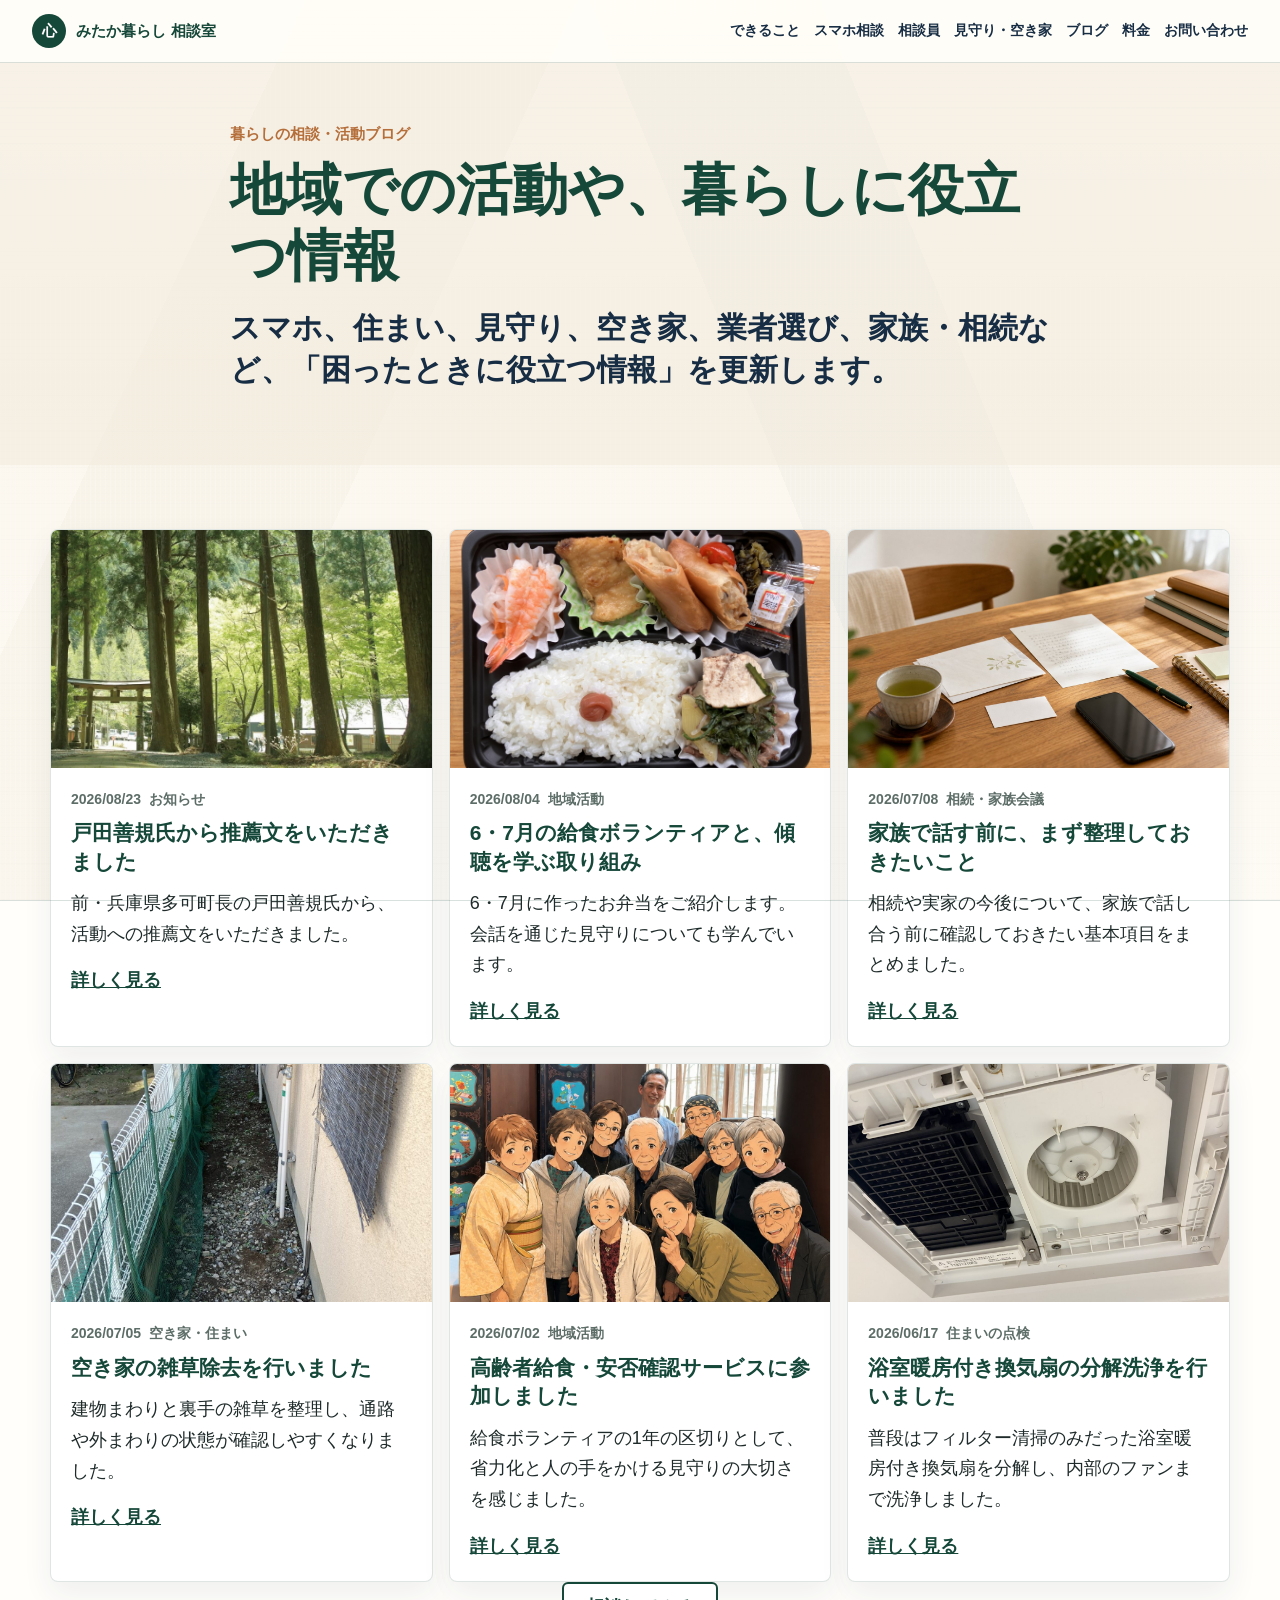
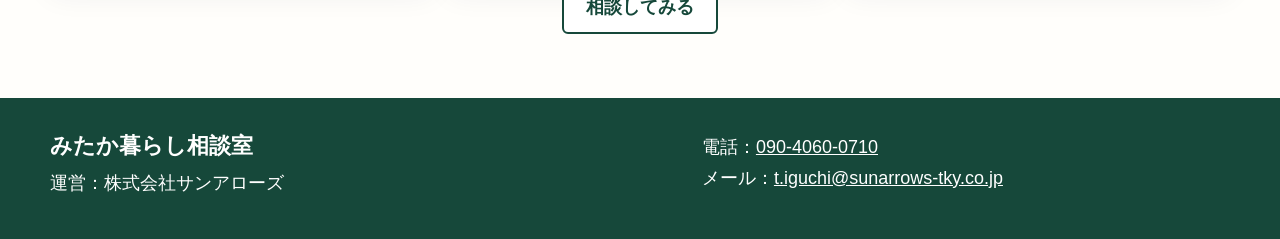
==== commit 15c2381e: "Rename activity archive as blog" ====
--- a/activities/index.html
+++ b/activities/index.html
@@ -3,33 +3,34 @@
 <head>
   <meta charset="utf-8">
   <meta name="viewport" content="width=device-width, initial-scale=1">
-  <title>活動記録一覧｜高齢者とご家族の安心相談窓口</title>
-  <meta name="description" content="高齢者とご家族の安心相談窓口の活動記録一覧です。地域活動、空き家・住まい、入口相談に関する小さなお知らせを掲載しています。">
-  <link rel="stylesheet" href="../styles.css">
+  <title>暮らしの相談・活動ブログ｜みたか暮らし相談室</title>
+  <meta name="description" content="みたか暮らし相談室のブログです。スマホ、暮らしのお手伝い、見守り、空き家、住まい、家族・相続、地域活動に関する情報を掲載します。">
+  <link rel="stylesheet" href="../styles.css?v=20260917">
+  <link rel="stylesheet" href="../revamp.css?v=20260917">
 </head>
 <body class="article-page">
   <header class="site-header">
-    <a class="brand" href="../index.html#top" aria-label="高齢者とご家族の安心相談窓口 トップへ">
+    <a class="brand" href="../index.html#top" aria-label="みたか暮らし相談室 トップへ">
       <span class="brand-mark" aria-hidden="true">心</span>
-      <span class="brand-text"><span>高齢者とご家族の安心</span><span>相談窓口</span></span>
+      <span class="brand-text"><span>みたか暮らし</span><span>相談室</span></span>
     </a>
     <button class="nav-toggle" type="button" aria-expanded="false" aria-controls="site-nav">メニュー</button>
     <nav id="site-nav" class="site-nav" aria-label="目的別ナビゲーション">
-      <a href="../index.html#first">はじめての方へ</a>
-      <a href="../index.html#services">相談できること</a>
-      <a href="../index.html#vacant-house">空き家・実家の確認</a>
-      <a href="../index.html#activities">最近の活動</a>
+      <a href="../index.html#services">できること</a>
+      <a href="../index.html#smartphone">スマホ相談</a>
+      <a href="../index.html#profile">相談員</a>
+      <a href="../index.html#vacant-house">見守り・空き家</a>
+      <a href="../index.html#activities">ブログ</a>
       <a href="../index.html#price">料金</a>
-      <a href="../index.html#faq">よくある質問</a>
       <a href="../index.html#contact">お問い合わせ</a>
     </nav>
   </header>
   <main>
     <section class="article-hero">
       <div class="container article-body">
-        <p class="eyebrow">地域での活動やお知らせ</p>
-        <h1>活動記録一覧</h1>
-        <p class="lead">見守り・空き家・住まいに関する小さなお知らせを掲載しています。</p>
+        <p class="eyebrow">暮らしの相談・活動ブログ</p>
+        <h1>地域での活動や、暮らしに役立つ情報</h1>
+        <p class="lead">スマホ、住まい、見守り、空き家、業者選び、家族・相続など、「困ったときに役立つ情報」を更新します。</p>
       </div>
     </section>
     <section class="section">
@@ -90,9 +91,16 @@
             </div>
           </article>
         </div>
+        <div class="center"><a class="button secondary" href="../index.html#contact">相談してみる</a></div>
       </div>
     </section>
   </main>
-<script src="../script.js?v=20260804-header"></script>
+  <footer class="site-footer">
+    <div class="container footer-grid">
+      <div><h2>みたか暮らし相談室</h2><p>運営：株式会社サンアローズ</p></div>
+      <address>電話：<a href="tel:09040600710">090-4060-0710</a><br>メール：<a href="mailto:t.iguchi@sunarrows-tky.co.jp">t.iguchi@sunarrows-tky.co.jp</a></address>
+    </div>
+  </footer>
+  <script src="../script.js?v=20260917"></script>
 </body>
 </html>
--- a/revamp.css
+++ b/revamp.css
@@ -0,0 +1,4 @@
+/* 2026-09-17 みたか暮らし相談室 改修追加スタイル */
+.site-kicker{display:inline-block;margin-bottom:10px;color:var(--accent);font-size:14px;font-weight:800}.hero-support-copy{margin:18px 0 0;color:var(--navy);font-weight:800;line-height:1.65}.hero-support-copy strong{color:var(--green)}.operator-note{margin-top:14px;color:var(--muted);font-size:14px}.free-badge{display:inline-flex;align-items:center;gap:8px;margin:18px 0 4px;padding:9px 14px;border:2px solid var(--accent);border-radius:999px;color:var(--accent);background:#fffaf3;font-weight:900}.need-grid{display:grid;grid-template-columns:repeat(2,minmax(0,1fr));gap:14px;margin:24px 0 0}.need-item{padding:18px;border:1px solid rgba(22,72,58,.15);border-radius:12px;background:rgba(255,255,255,.82)}.need-item strong{display:block;margin-bottom:5px;color:var(--green)}.service-grid .card.featured{border:2px solid rgba(181,111,59,.42);box-shadow:0 18px 42px rgba(23,45,68,.08)}.service-note{margin-top:14px;color:var(--muted);font-size:15px}.action-flow{display:grid;grid-template-columns:repeat(5,minmax(0,1fr));gap:12px;margin-top:26px}.action-step{position:relative;padding:18px 14px;border:1px solid rgba(22,72,58,.18);border-radius:12px;background:#fff;text-align:center}.action-step:not(:last-child)::after{content:"→";position:absolute;right:-17px;top:50%;transform:translateY(-50%);color:var(--accent);font-weight:900}.action-step strong{display:block;color:var(--green);margin-bottom:5px}.smartphone-free{display:grid;grid-template-columns:160px minmax(0,1fr);gap:28px;align-items:center;padding:26px;border:2px solid rgba(181,111,59,.45);border-radius:16px;background:linear-gradient(135deg,#fffaf3 0%,#fff 100%)}.smartphone-free img{width:150px;height:150px;object-fit:contain;margin:0 auto}.smartphone-free h2{margin-bottom:10px}.smartphone-free .free-lead{color:var(--green);font-size:24px;font-weight:900}.profile-credentials{display:grid;grid-template-columns:repeat(2,minmax(0,1fr));gap:12px;margin-top:20px}.credential-card{padding:16px;border:1px solid rgba(22,72,58,.15);border-radius:12px;background:rgba(255,255,255,.78)}.credential-card strong{display:block;margin-bottom:4px;color:var(--green)}.promise-line{margin:22px 0 0;padding:16px 18px;border-left:4px solid var(--accent);background:rgba(255,255,255,.74);color:var(--navy);font-weight:800}.blog-intro{max-width:780px;color:var(--muted)}.private-service-note{display:inline-block;margin-top:10px;padding:7px 10px;border-radius:8px;background:rgba(23,45,68,.06);color:var(--navy);font-size:14px;font-weight:800}.price-highlight td{font-weight:900;color:var(--green);background:rgba(181,111,59,.07)}.service-grid{align-items:stretch}.card ul{margin-bottom:0}.hero-copy .button{margin-top:4px}.brand-text span:last-child{margin-left:.3em}.service-flow-note{margin-top:18px;padding:14px 16px;border:1px solid rgba(22,72,58,.14);border-radius:10px;background:rgba(255,255,255,.72)}
+@media(max-width:900px){.action-flow{grid-template-columns:1fr}.action-step:not(:last-child)::after{content:"↓";right:auto;left:50%;top:auto;bottom:-23px;transform:translateX(-50%)}.smartphone-free{grid-template-columns:1fr;text-align:center}.profile-credentials,.need-grid{grid-template-columns:1fr}}
+@media(max-width:640px){.hero-copy{padding:22px 20px}.free-badge{border-radius:10px}.smartphone-free{padding:20px}.smartphone-free .free-lead{font-size:21px}.brand-text span{display:block}.brand-text span:last-child{margin-left:0}}
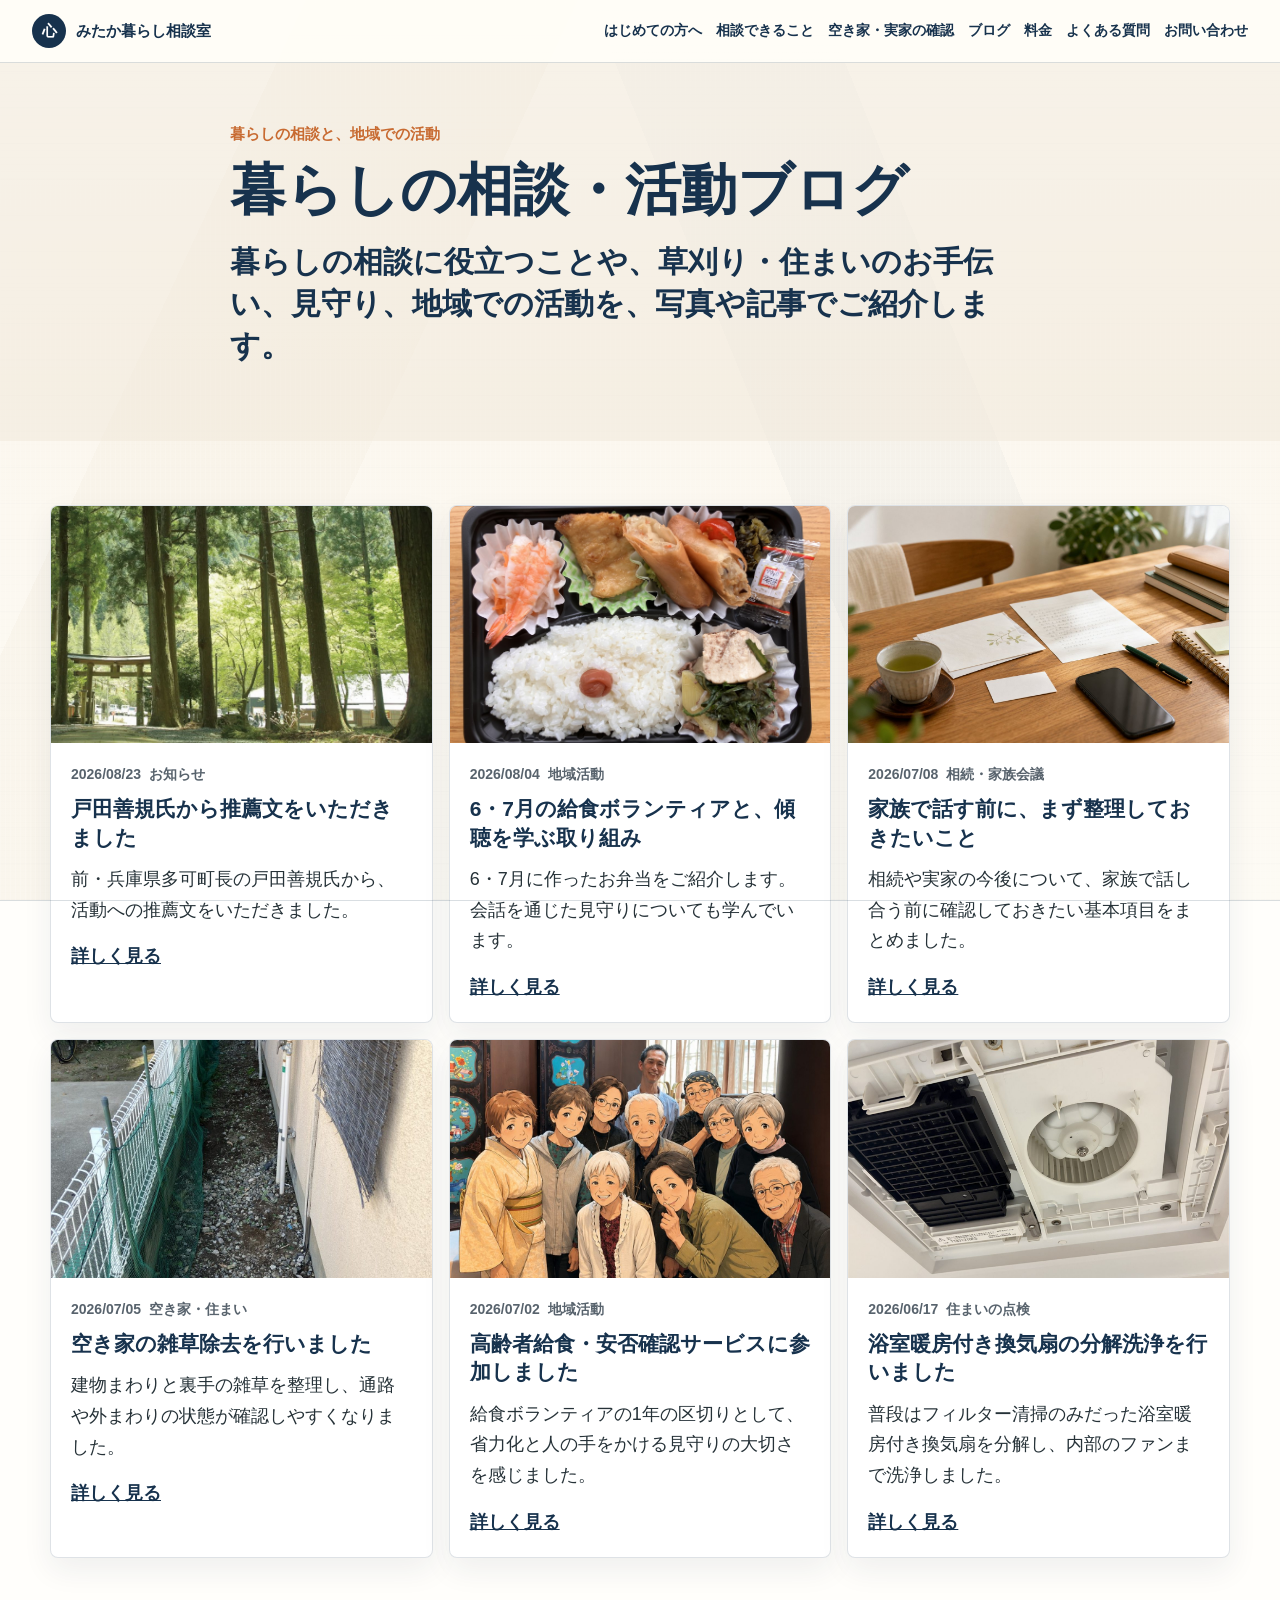
==== commit 1d5bbc10: "Revamp site as みたか暮らし相談室" ====
--- a/activities/index.html
+++ b/activities/index.html
@@ -4,33 +4,32 @@
   <meta charset="utf-8">
   <meta name="viewport" content="width=device-width, initial-scale=1">
   <title>暮らしの相談・活動ブログ｜みたか暮らし相談室</title>
-  <meta name="description" content="みたか暮らし相談室のブログです。スマホ、暮らしのお手伝い、見守り、空き家、住まい、家族・相続、地域活動に関する情報を掲載します。">
-  <link rel="stylesheet" href="../styles.css?v=20260917">
-  <link rel="stylesheet" href="../revamp.css?v=20260917">
+  <meta name="description" content="みたか暮らし相談室の暮らしの相談・活動ブログです。地域活動、空き家・住まい、入口相談に関する小さなお知らせを掲載しています。">
+  <link rel="stylesheet" href="../styles.css?v=20260917-kurashi">
 </head>
 <body class="article-page">
   <header class="site-header">
     <a class="brand" href="../index.html#top" aria-label="みたか暮らし相談室 トップへ">
       <span class="brand-mark" aria-hidden="true">心</span>
-      <span class="brand-text"><span>みたか暮らし</span><span>相談室</span></span>
+      <span class="brand-text">みたか暮らし相談室</span>
     </a>
     <button class="nav-toggle" type="button" aria-expanded="false" aria-controls="site-nav">メニュー</button>
     <nav id="site-nav" class="site-nav" aria-label="目的別ナビゲーション">
-      <a href="../index.html#services">できること</a>
-      <a href="../index.html#smartphone">スマホ相談</a>
-      <a href="../index.html#profile">相談員</a>
-      <a href="../index.html#vacant-house">見守り・空き家</a>
+      <a href="../index.html#first">はじめての方へ</a>
+      <a href="../index.html#services">相談できること</a>
+      <a href="../index.html#vacant-house">空き家・実家の確認</a>
       <a href="../index.html#activities">ブログ</a>
       <a href="../index.html#price">料金</a>
+      <a href="../index.html#faq">よくある質問</a>
       <a href="../index.html#contact">お問い合わせ</a>
     </nav>
   </header>
   <main>
     <section class="article-hero">
       <div class="container article-body">
-        <p class="eyebrow">暮らしの相談・活動ブログ</p>
-        <h1>地域での活動や、暮らしに役立つ情報</h1>
-        <p class="lead">スマホ、住まい、見守り、空き家、業者選び、家族・相続など、「困ったときに役立つ情報」を更新します。</p>
+        <p class="eyebrow">暮らしの相談と、地域での活動</p>
+        <h1>暮らしの相談・活動ブログ</h1>
+        <p class="lead">暮らしの相談に役立つことや、草刈り・住まいのお手伝い、見守り、地域での活動を、写真や記事でご紹介します。</p>
       </div>
     </section>
     <section class="section">
@@ -91,16 +90,9 @@
             </div>
           </article>
         </div>
-        <div class="center"><a class="button secondary" href="../index.html#contact">相談してみる</a></div>
       </div>
     </section>
   </main>
-  <footer class="site-footer">
-    <div class="container footer-grid">
-      <div><h2>みたか暮らし相談室</h2><p>運営：株式会社サンアローズ</p></div>
-      <address>電話：<a href="tel:09040600710">090-4060-0710</a><br>メール：<a href="mailto:t.iguchi@sunarrows-tky.co.jp">t.iguchi@sunarrows-tky.co.jp</a></address>
-    </div>
-  </footer>
-  <script src="../script.js?v=20260917"></script>
+<script src="../script.js?v=20260917-kurashi"></script>
 </body>
 </html>
--- a/styles.css
+++ b/styles.css
@@ -1,14 +1,14 @@
 :root {
-  --green: #16483a;
-  --green-2: #23614e;
-  --navy: #172d44;
-  --ink: #1f2b2a;
-  --muted: #5d6d68;
-  --paper: #fffdf7;
-  --cream: #f5efe3;
+  --green: #17324D;
+  --green-2: #234663;
+  --navy: #17324D;
+  --ink: #263238;
+  --muted: #58636D;
+  --paper: #FFFFFF;
+  --cream: #F7F4EE;
   --beige: #e8dcc8;
   --line: #d8cbb7;
-  --accent: #b56f3b;
+  --accent: #C86B32;
   --white: #ffffff;
   --shadow: 0 18px 48px rgba(23, 45, 68, 0.12);
 }
@@ -27,9 +27,9 @@
   color: var(--ink);
   background:
     linear-gradient(115deg, rgba(255, 253, 247, 0) 0 18%, rgba(232, 220, 200, 0.34) 18% 34%, rgba(255, 253, 247, 0) 34% 100%),
-    linear-gradient(68deg, rgba(255, 253, 247, 0) 0 58%, rgba(22, 72, 58, 0.055) 58% 72%, rgba(255, 253, 247, 0) 72% 100%),
-    repeating-linear-gradient(0deg, rgba(22, 72, 58, 0.026) 0 1px, transparent 1px 36px),
-    linear-gradient(180deg, #fffdf7 0%, #f7f0e5 42%, #fbf8f1 100%);
+    linear-gradient(68deg, rgba(255, 253, 247, 0) 0 58%, rgba(23, 50, 77, 0.055) 58% 72%, rgba(255, 253, 247, 0) 72% 100%),
+    repeating-linear-gradient(0deg, rgba(23, 50, 77, 0.026) 0 1px, transparent 1px 36px),
+    linear-gradient(180deg, #FFFFFF 0%, #f7f0e5 42%, #fbf8f1 100%);
   background-attachment: fixed;
   font-family: "Hiragino Kaku Gothic ProN", "Yu Gothic", Meiryo, sans-serif;
   font-size: 18px;
@@ -45,7 +45,7 @@
   opacity: 0.42;
   background-image:
     repeating-linear-gradient(90deg, rgba(255, 255, 255, 0.42) 0 1px, transparent 1px 5px),
-    repeating-linear-gradient(0deg, rgba(22, 72, 58, 0.018) 0 1px, transparent 1px 7px);
+    repeating-linear-gradient(0deg, rgba(23, 50, 77, 0.018) 0 1px, transparent 1px 7px);
 }
 
 a {
@@ -66,7 +66,7 @@
   justify-content: space-between;
   gap: 16px;
   padding: 14px 20px;
-  border-bottom: 1px solid rgba(22, 72, 58, 0.16);
+  border-bottom: 1px solid rgba(23, 50, 77, 0.16);
   background: rgba(255, 253, 247, 0.94);
 }
 
@@ -77,7 +77,7 @@
   bottom: -1px;
   left: 0;
   height: 1px;
-  background: rgba(22, 72, 58, 0.16);
+  background: rgba(23, 50, 77, 0.16);
 }
 
 .brand {
@@ -141,7 +141,7 @@
 .nav-toggle {
   display: none;
   min-height: 42px;
-  border: 1px solid rgba(22, 72, 58, 0.24);
+  border: 1px solid rgba(23, 50, 77, 0.24);
   border-radius: 6px;
   color: var(--green);
   background: var(--white);
@@ -174,7 +174,7 @@
   position: relative;
   overflow: hidden;
   padding: 56px 0 70px;
-  background: linear-gradient(110deg, #fffdf7 0%, #f7f0e5 62%, #e8dcc8 100%);
+  background: linear-gradient(110deg, #FFFFFF 0%, #f7f0e5 62%, #e8dcc8 100%);
 }
 
 .hero::before,
@@ -188,8 +188,8 @@
   inset: 0;
   opacity: 0.1;
   background-image:
-    linear-gradient(rgba(22, 72, 58, 0.055) 1px, transparent 1px),
-    linear-gradient(90deg, rgba(22, 72, 58, 0.045) 1px, transparent 1px);
+    linear-gradient(rgba(23, 50, 77, 0.055) 1px, transparent 1px),
+    linear-gradient(90deg, rgba(23, 50, 77, 0.045) 1px, transparent 1px);
   background-size: 42px 42px;
   mask-image: linear-gradient(90deg, transparent, #000 18%, #000 82%, transparent);
 }
@@ -316,7 +316,7 @@
   max-width: 590px;
   margin-top: 18px;
   padding: 14px 16px;
-  border: 1px solid rgba(22, 72, 58, 0.14);
+  border: 1px solid rgba(23, 50, 77, 0.14);
   border-radius: 8px;
   background: rgba(255, 255, 255, 0.72);
   color: var(--navy);
@@ -336,7 +336,7 @@
 .qualification-grid span,
 .qualification-grid a,
 .tag-panel li {
-  border: 1px solid rgba(22, 72, 58, 0.18);
+  border: 1px solid rgba(23, 50, 77, 0.18);
   border-radius: 999px;
   padding: 8px 12px;
   color: var(--green);
@@ -359,7 +359,7 @@
 
 .trust-list a,
 .qualification-grid a {
-  border-color: rgba(22, 72, 58, 0.34);
+  border-color: rgba(23, 50, 77, 0.34);
   background: rgba(255, 255, 255, 0.92);
   box-shadow: 0 8px 18px rgba(23, 45, 68, 0.08);
 }
@@ -422,12 +422,12 @@
   display: grid;
   place-items: center;
   min-height: 260px;
-  border: 1px solid rgba(22, 72, 58, 0.18);
+  border: 1px solid rgba(23, 50, 77, 0.18);
   border-radius: 8px;
   color: var(--green);
   background:
-    linear-gradient(135deg, rgba(22, 72, 58, 0.12), rgba(255, 255, 255, 0.18)),
-    repeating-linear-gradient(45deg, rgba(22, 72, 58, 0.08) 0 12px, rgba(232, 220, 200, 0.28) 12px 24px);
+    linear-gradient(135deg, rgba(23, 50, 77, 0.12), rgba(255, 255, 255, 0.18)),
+    repeating-linear-gradient(45deg, rgba(23, 50, 77, 0.08) 0 12px, rgba(232, 220, 200, 0.28) 12px 24px);
   box-shadow: var(--shadow);
   font-weight: 700;
   text-align: center;
@@ -532,7 +532,7 @@
 .story-card {
   margin: 22px 0 24px;
   padding: 24px;
-  border: 1px solid rgba(22, 72, 58, 0.16);
+  border: 1px solid rgba(23, 50, 77, 0.16);
   border-radius: 8px;
   background: var(--white);
   box-shadow: 0 14px 34px rgba(23, 45, 68, 0.08);
@@ -548,7 +548,7 @@
   position: relative;
   overflow: hidden;
   margin: 0;
-  border: 1px solid rgba(22, 72, 58, 0.14);
+  border: 1px solid rgba(23, 50, 77, 0.14);
   border-radius: 8px;
   background: var(--cream);
   box-shadow: 0 16px 38px rgba(23, 45, 68, 0.1);
@@ -583,7 +583,7 @@
   position: relative;
   min-height: 58px;
   padding: 14px 16px 14px 44px;
-  border: 1px solid rgba(22, 72, 58, 0.14);
+  border: 1px solid rgba(23, 50, 77, 0.14);
   border-radius: 8px;
   background: var(--white);
 }
@@ -604,7 +604,7 @@
 .activity-card,
 .faq-list article,
 .contact-box {
-  border: 1px solid rgba(22, 72, 58, 0.14);
+  border: 1px solid rgba(23, 50, 77, 0.14);
   border-radius: 8px;
   background: var(--white);
   box-shadow: 0 12px 30px rgba(23, 45, 68, 0.07);
@@ -647,7 +647,7 @@
   margin-top: 28px;
   overflow: hidden;
   padding: 0;
-  border: 2px solid rgba(22, 72, 58, 0.28);
+  border: 2px solid rgba(23, 50, 77, 0.28);
   border-radius: 8px;
   background: rgba(255, 253, 247, 0.98);
   box-shadow: 0 18px 42px rgba(23, 45, 68, 0.14);
@@ -657,7 +657,7 @@
   padding: 18px 22px 20px;
   color: var(--white);
   background:
-    linear-gradient(135deg, var(--green), #1f5b49);
+    linear-gradient(135deg, var(--green), #234663);
 }
 
 .caution-box > p,
@@ -717,9 +717,9 @@
 .activity-media {
   aspect-ratio: 16 / 10;
   background:
-    linear-gradient(135deg, rgba(22, 72, 58, 0.08) 0 28%, transparent 28% 100%),
+    linear-gradient(135deg, rgba(23, 50, 77, 0.08) 0 28%, transparent 28% 100%),
     linear-gradient(45deg, rgba(255, 255, 255, 0.45) 0 20%, transparent 20% 100%),
-    linear-gradient(135deg, rgba(22, 72, 58, 0.06), rgba(232, 220, 200, 0.55)),
+    linear-gradient(135deg, rgba(23, 50, 77, 0.06), rgba(232, 220, 200, 0.55)),
     var(--cream);
 }
 
@@ -741,7 +741,7 @@
   width: 64px;
   height: 42px;
   margin-bottom: 8px;
-  border: 2px solid rgba(22, 72, 58, 0.22);
+  border: 2px solid rgba(23, 50, 77, 0.22);
   border-radius: 6px;
   background: rgba(255, 255, 255, 0.52);
 }
@@ -785,7 +785,7 @@
   overflow: hidden;
   margin: 0;
   min-height: 320px;
-  border: 1px solid rgba(22, 72, 58, 0.14);
+  border: 1px solid rgba(23, 50, 77, 0.14);
   border-radius: 8px;
   background: var(--cream);
   box-shadow: 0 16px 38px rgba(23, 45, 68, 0.1);
@@ -886,7 +886,7 @@
 
 .book-card {
   padding: 20px;
-  border: 1px solid rgba(22, 72, 58, 0.14);
+  border: 1px solid rgba(23, 50, 77, 0.14);
   border-radius: 8px;
   background: var(--cream);
 }
@@ -971,7 +971,7 @@
   padding: 16px;
   border-radius: 8px;
   background: var(--white);
-  border: 1px solid rgba(22, 72, 58, 0.14);
+  border: 1px solid rgba(23, 50, 77, 0.14);
 }
 
 .flow-list span {
@@ -1022,7 +1022,7 @@
 
 .contact {
   background:
-    linear-gradient(110deg, rgba(22, 72, 58, 0.1) 0 38%, rgba(232, 220, 200, 0.48) 38% 100%);
+    linear-gradient(110deg, rgba(23, 50, 77, 0.1) 0 38%, rgba(232, 220, 200, 0.48) 38% 100%);
 }
 
 .contact-box {
@@ -1216,9 +1216,9 @@
 .article-cta {
   margin-top: 34px;
   padding: 22px;
-  border: 1px solid rgba(15, 92, 70, 0.22);
-  border-radius: 8px;
-  background: rgba(239, 246, 241, 0.82);
+  border: 1px solid rgba(23, 50, 77, 0.22);
+  border-radius: 8px;
+  background: rgba(247, 244, 238, 0.82);
 }
 
 .article-cta p {
@@ -1239,7 +1239,7 @@
 
   .hero-grid {
     width: min(1240px, calc(100% - 72px));
-    grid-template-columns: minmax(480px, 1fr) minmax(480px, 1fr);
+    grid-template-columns: repeat(2, minmax(0, 1fr));
     align-items: center;
     gap: 52px;
   }
@@ -1267,7 +1267,7 @@
 
 @media (min-width: 1040px) {
   .service-grid {
-    grid-template-columns: repeat(4, minmax(0, 1fr));
+    grid-template-columns: repeat(3, minmax(0, 1fr));
   }
 }
 
@@ -1500,7 +1500,7 @@
     display: block;
     padding: 10px 14px;
     background: rgba(255, 253, 247, 0.96);
-    border-top: 1px solid rgba(22, 72, 58, 0.18);
+    border-top: 1px solid rgba(23, 50, 77, 0.18);
   }
 
   .mobile-call-bar a {
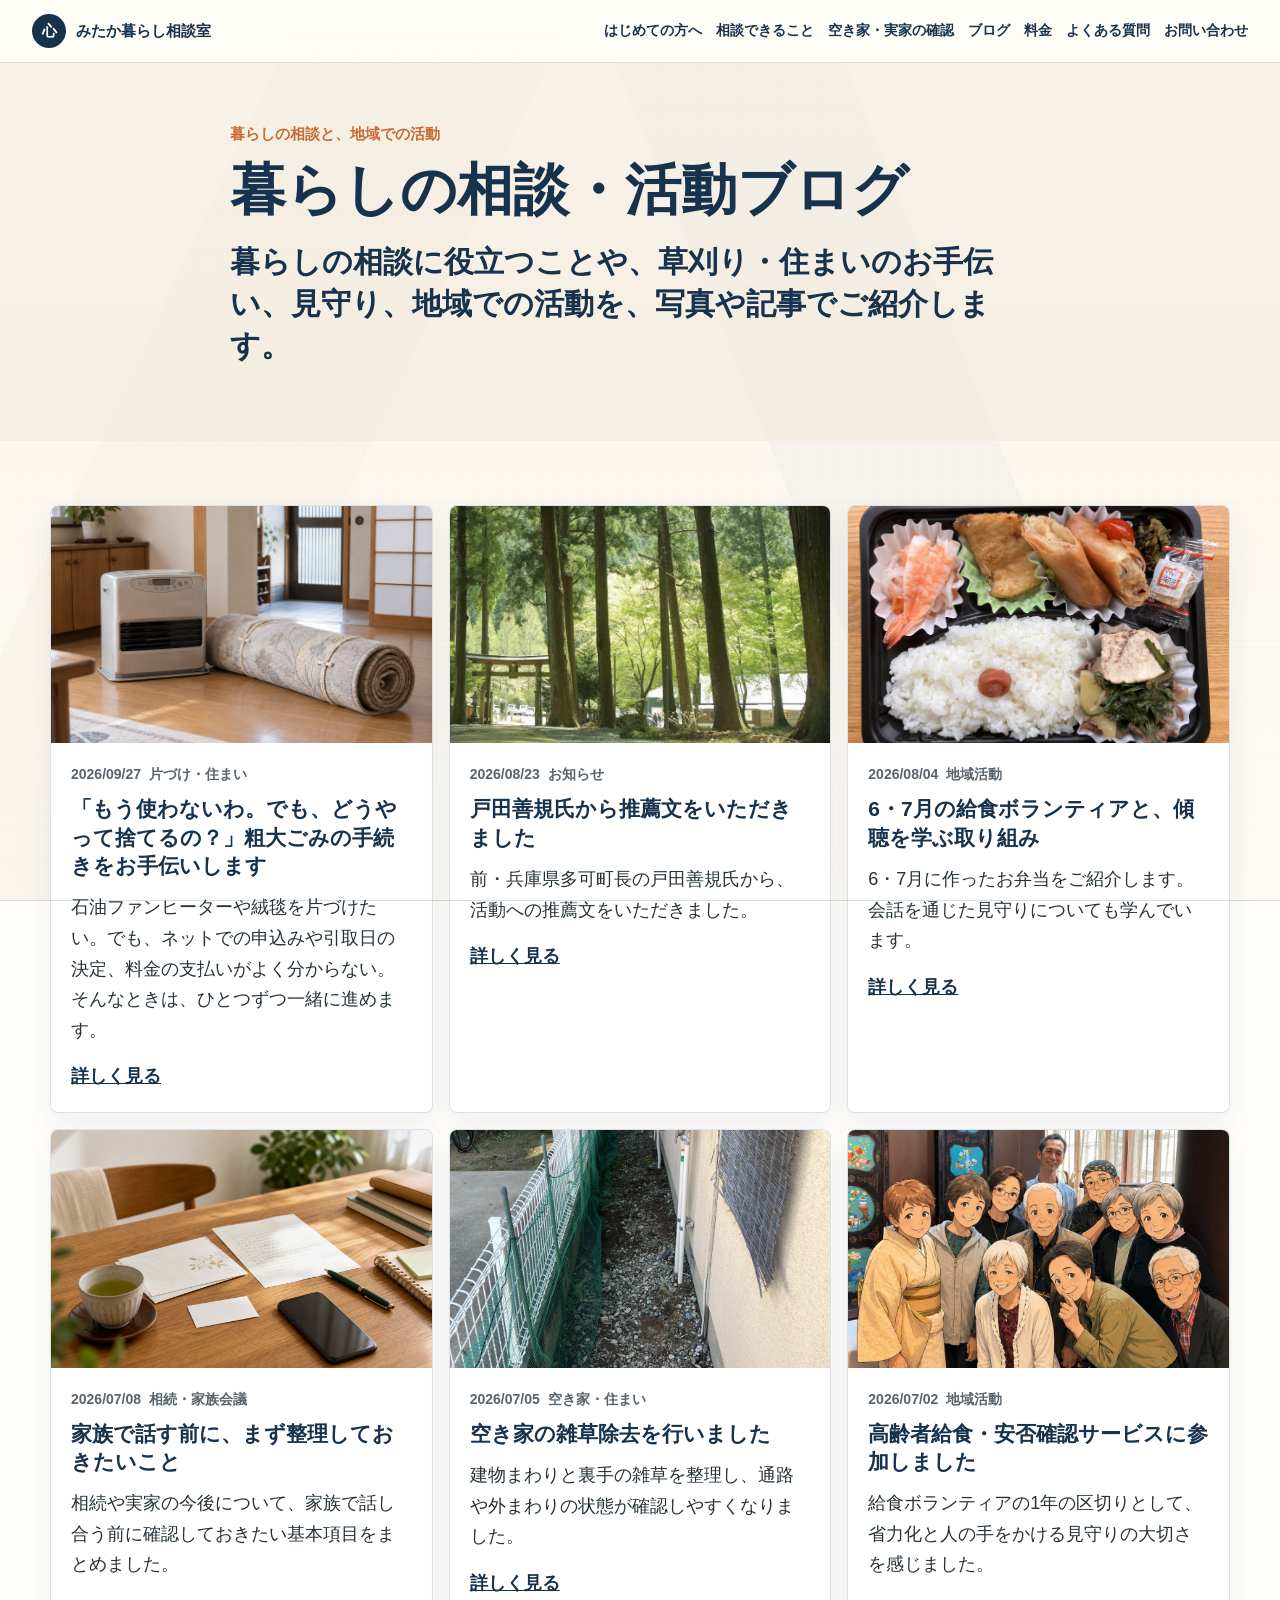
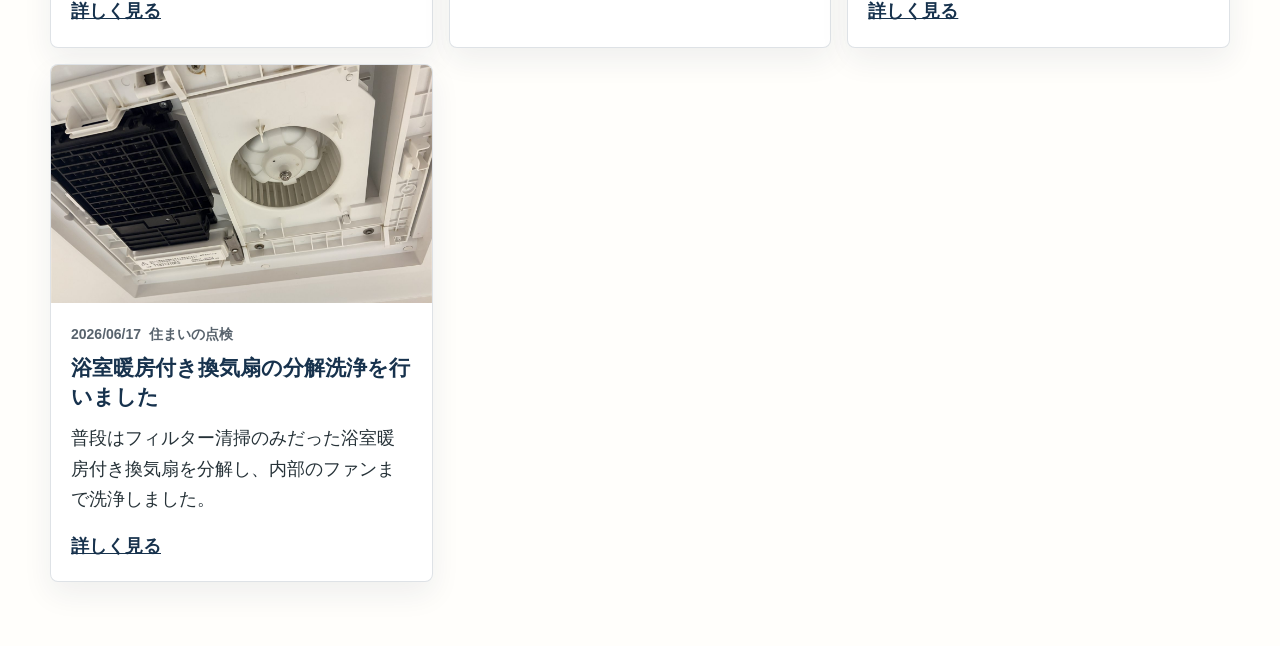
==== commit c11de836: "粗大ごみ手続き支援の記事を追加" ====
--- a/activities/index.html
+++ b/activities/index.html
@@ -35,6 +35,15 @@
     <section class="section">
       <div class="container">
         <div class="activity-grid">
+          <article class="activity-card">
+            <div class="activity-media"><img src="../assets/activities/bulky-waste-fan-heater-carpet-jp.jpg" alt="日本の家庭で粗大ごみの引き取りに備えた石油ファンヒーターと丸めた絨毯のイメージ"></div>
+            <div class="activity-body">
+              <div class="activity-meta"><span>2026/09/27</span><span>片づけ・住まい</span></div>
+              <h3>「もう使わないわ。でも、どうやって捨てるの？」粗大ごみの手続きをお手伝いします</h3>
+              <p>石油ファンヒーターや絨毯を片づけたい。でも、ネットでの申込みや引取日の決定、料金の支払いがよく分からない。そんなときは、ひとつずつ一緒に進めます。</p>
+              <a class="text-link" href="2026-09-activity-001.html">詳しく見る</a>
+            </div>
+          </article>
           <article class="activity-card">
             <div class="activity-media"><img src="../assets/images/toda-yoshinori-profile.jpg" alt="戸田善規氏の写真"></div>
             <div class="activity-body">
--- a/styles.css
+++ b/styles.css
@@ -1113,7 +1113,20 @@
 
 .article-main-photo img {
   width: 100%;
+  height: auto;
   display: block;
+}
+
+.article-photo-credit {
+  margin: 0;
+  padding: 8px 12px;
+  color: var(--muted);
+  font-size: 13px;
+  text-align: right;
+}
+
+.article-photo-credit a {
+  color: inherit;
 }
 
 .article-main-photo--compact {
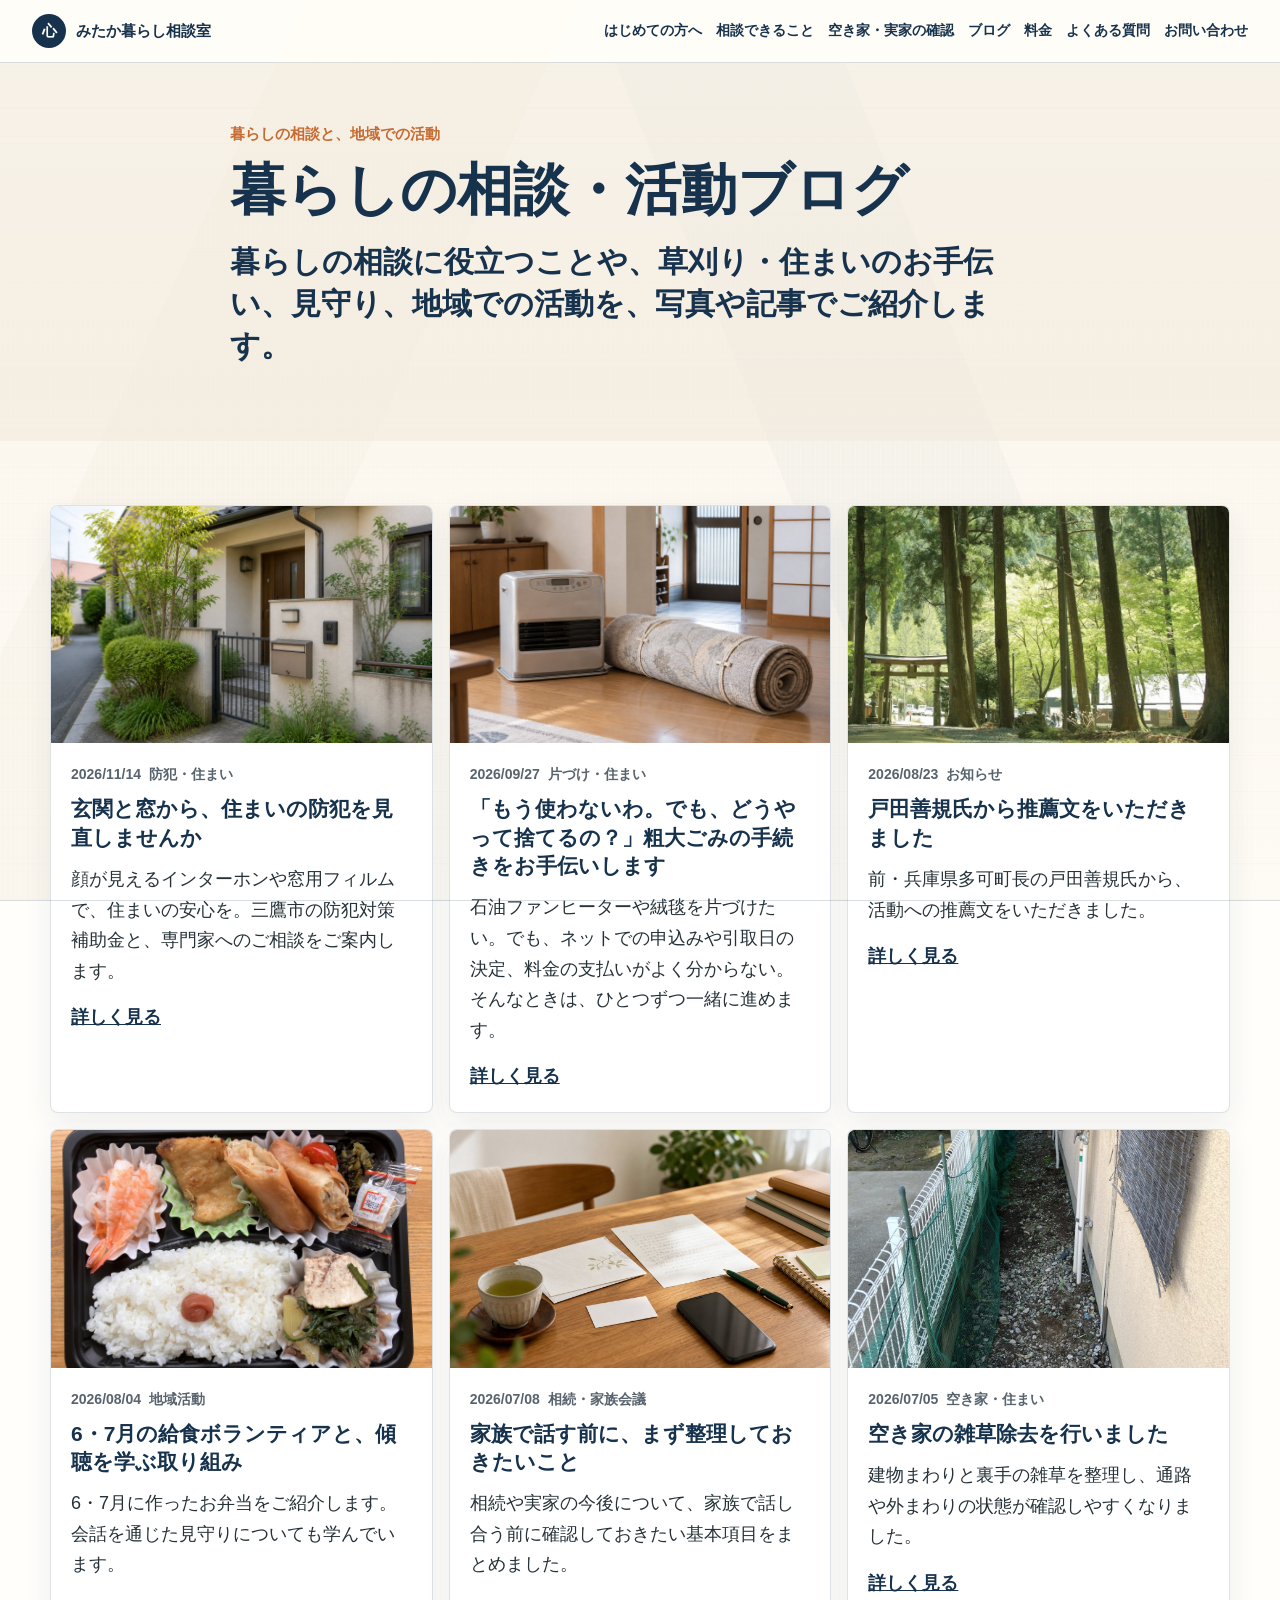
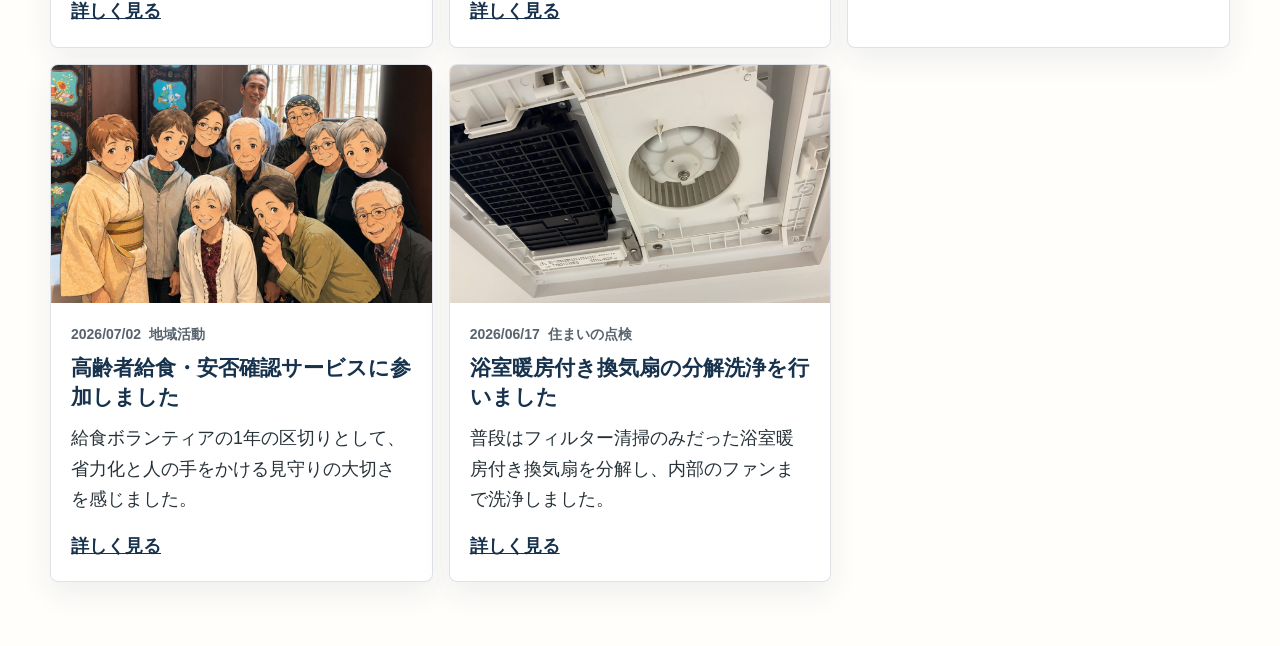
==== commit d58d296e: "玄関と窓の防犯記事を追加し最新記事一覧を更新" ====
--- a/activities/index.html
+++ b/activities/index.html
@@ -35,6 +35,15 @@
     <section class="section">
       <div class="container">
         <div class="activity-grid">
+          <article class="activity-card">
+            <div class="activity-media"><img src="../assets/images/vacant-house-check.jpg" alt="インターホンのある玄関と窓のイメージ" loading="lazy"></div>
+            <div class="activity-body">
+              <div class="activity-meta"><time datetime="2026-11-14">2026/11/14</time><span>防犯・住まい</span></div>
+              <h3>玄関と窓から、住まいの防犯を見直しませんか</h3>
+              <p>顔が見えるインターホンや窓用フィルムで、住まいの安心を。三鷹市の防犯対策補助金と、専門家へのご相談をご案内します。</p>
+              <a class="text-link" href="2026-11-activity-001.html">詳しく見る</a>
+            </div>
+          </article>
           <article class="activity-card">
             <div class="activity-media"><img src="../assets/activities/bulky-waste-fan-heater-carpet-jp.jpg" alt="日本の家庭で粗大ごみの引き取りに備えた石油ファンヒーターと丸めた絨毯のイメージ"></div>
             <div class="activity-body">
